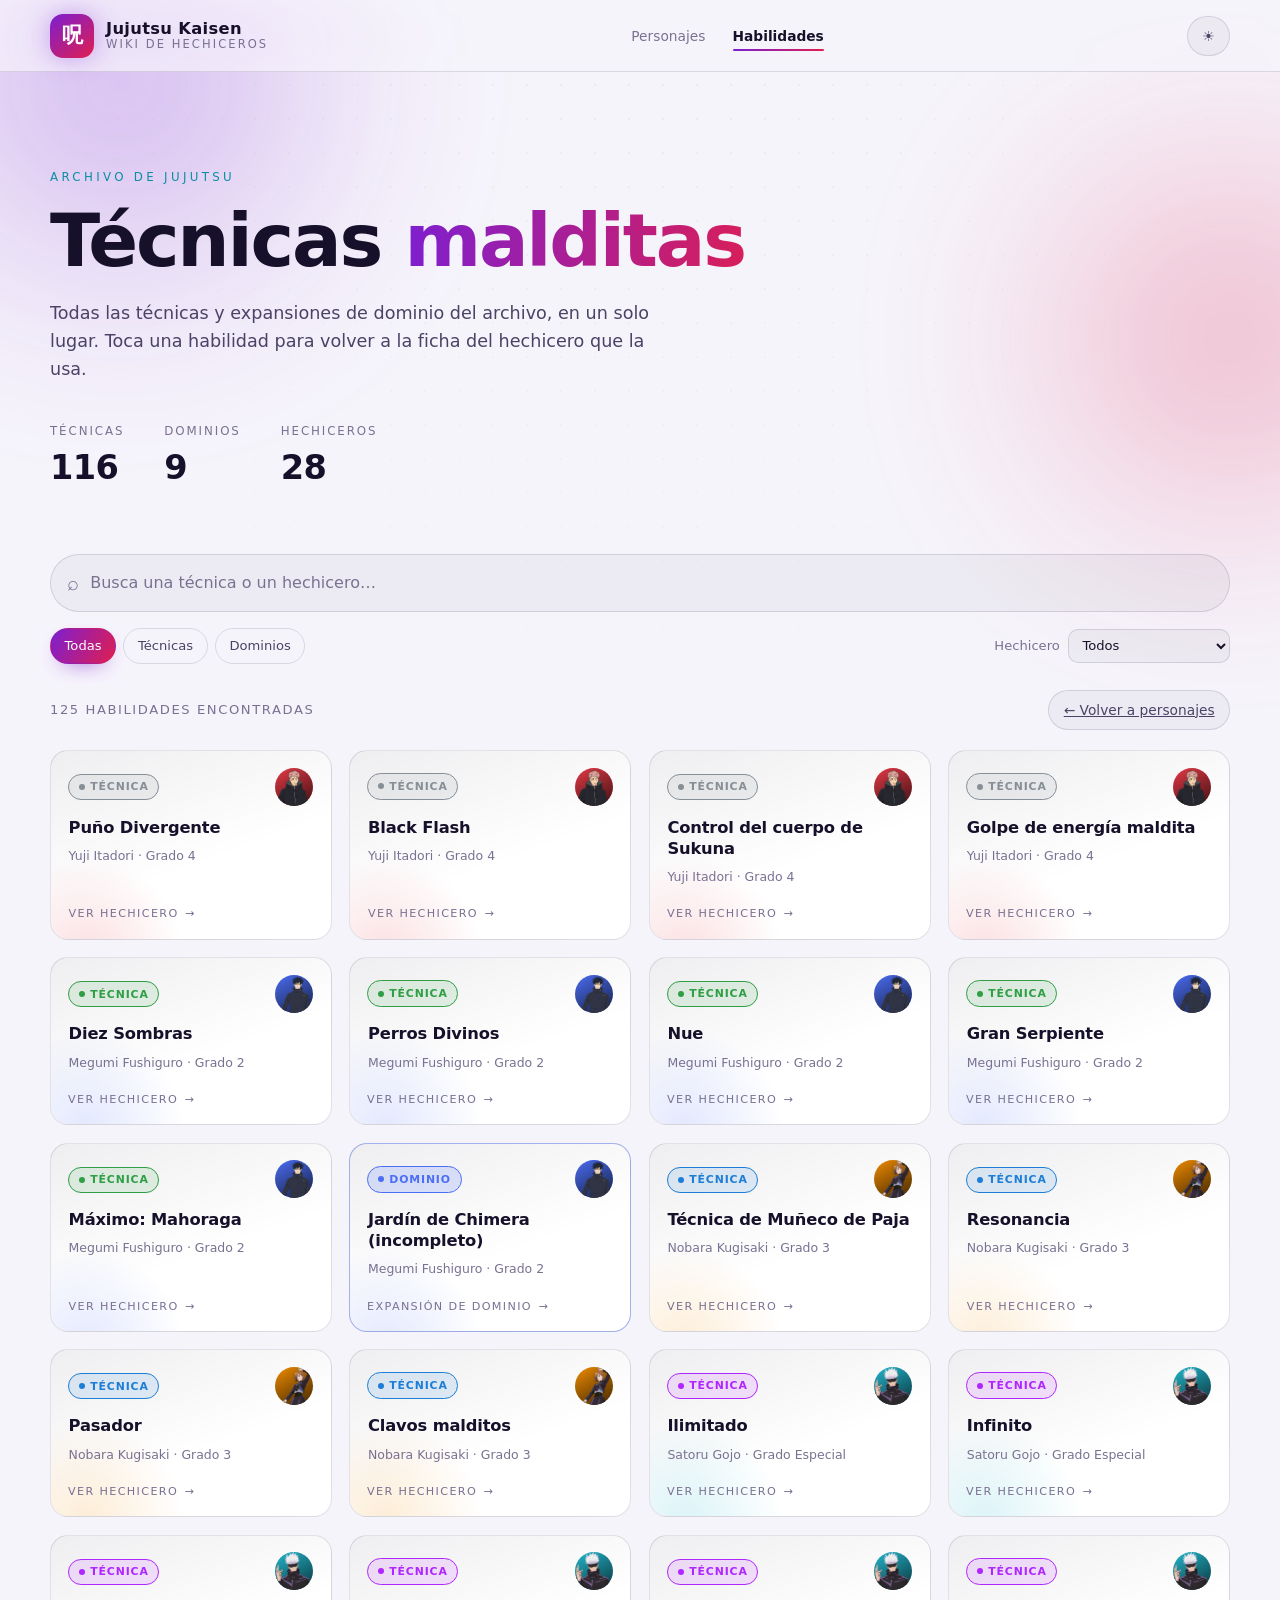
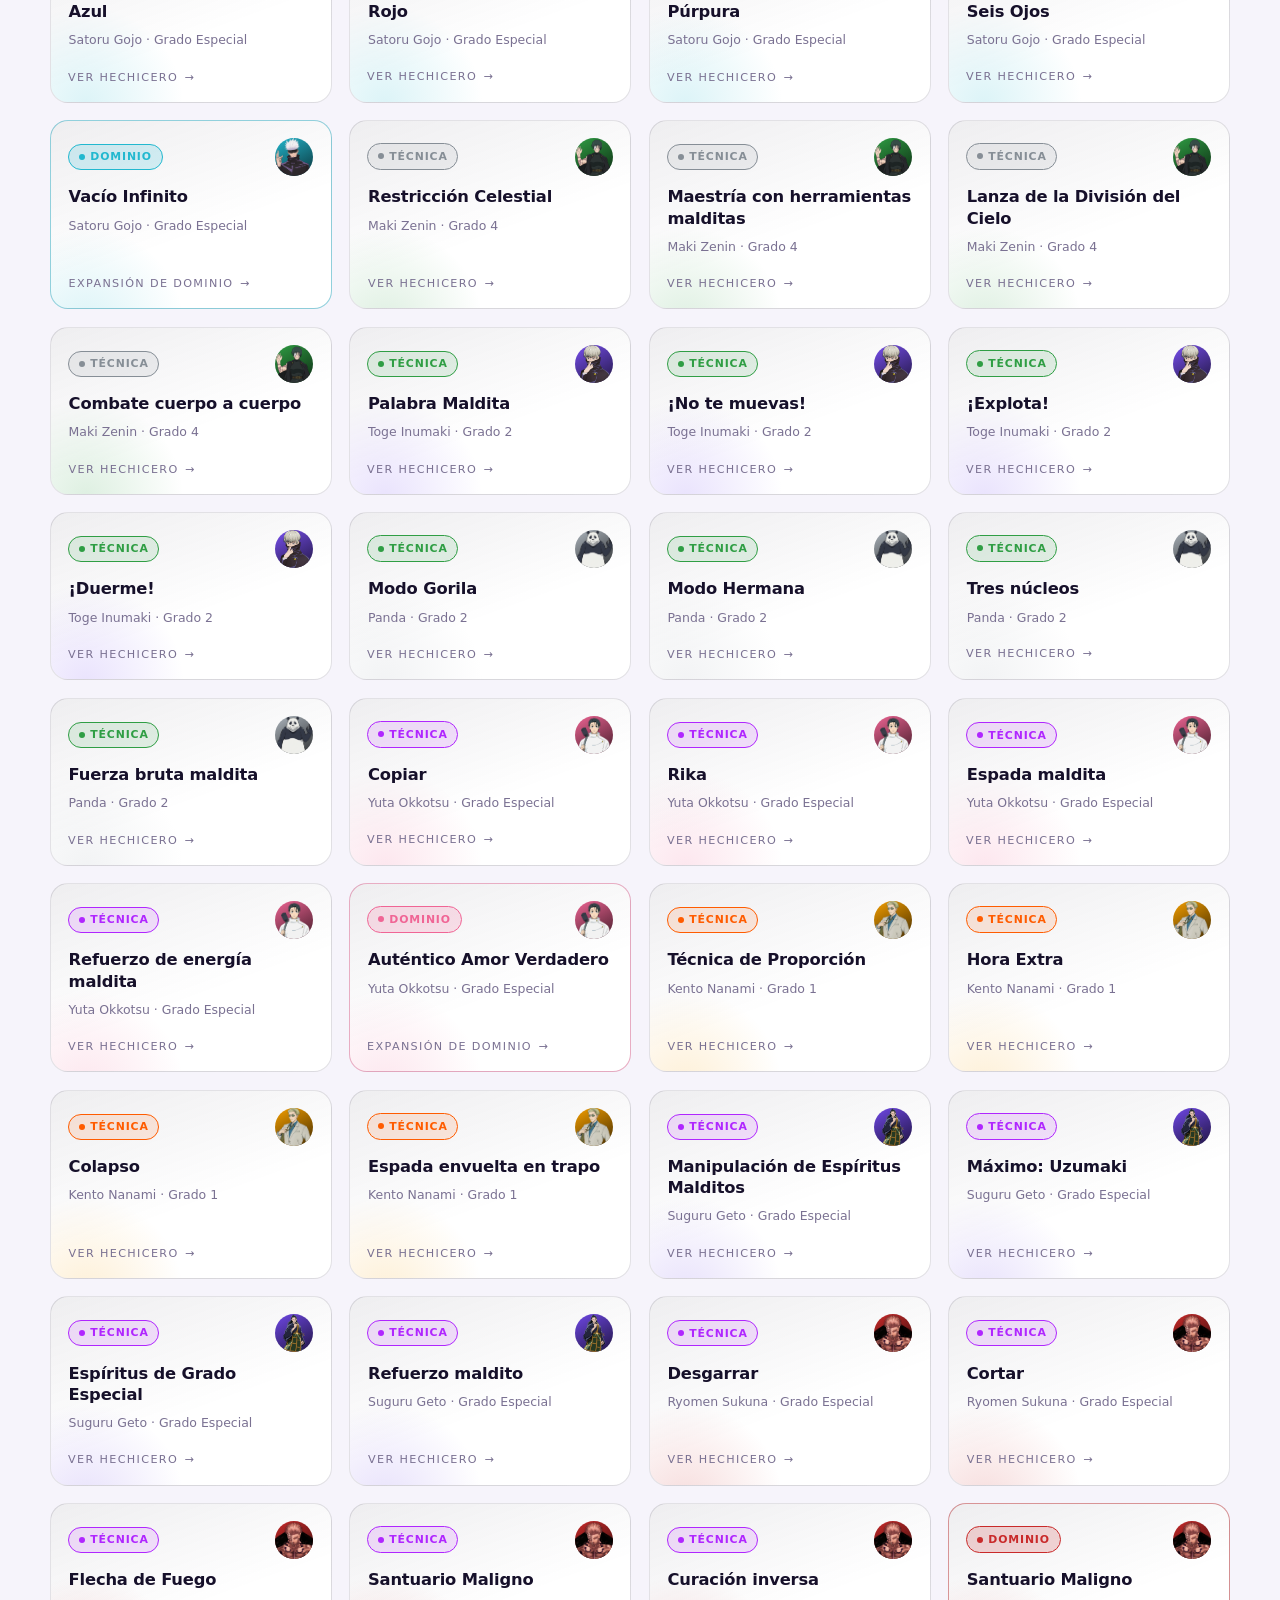
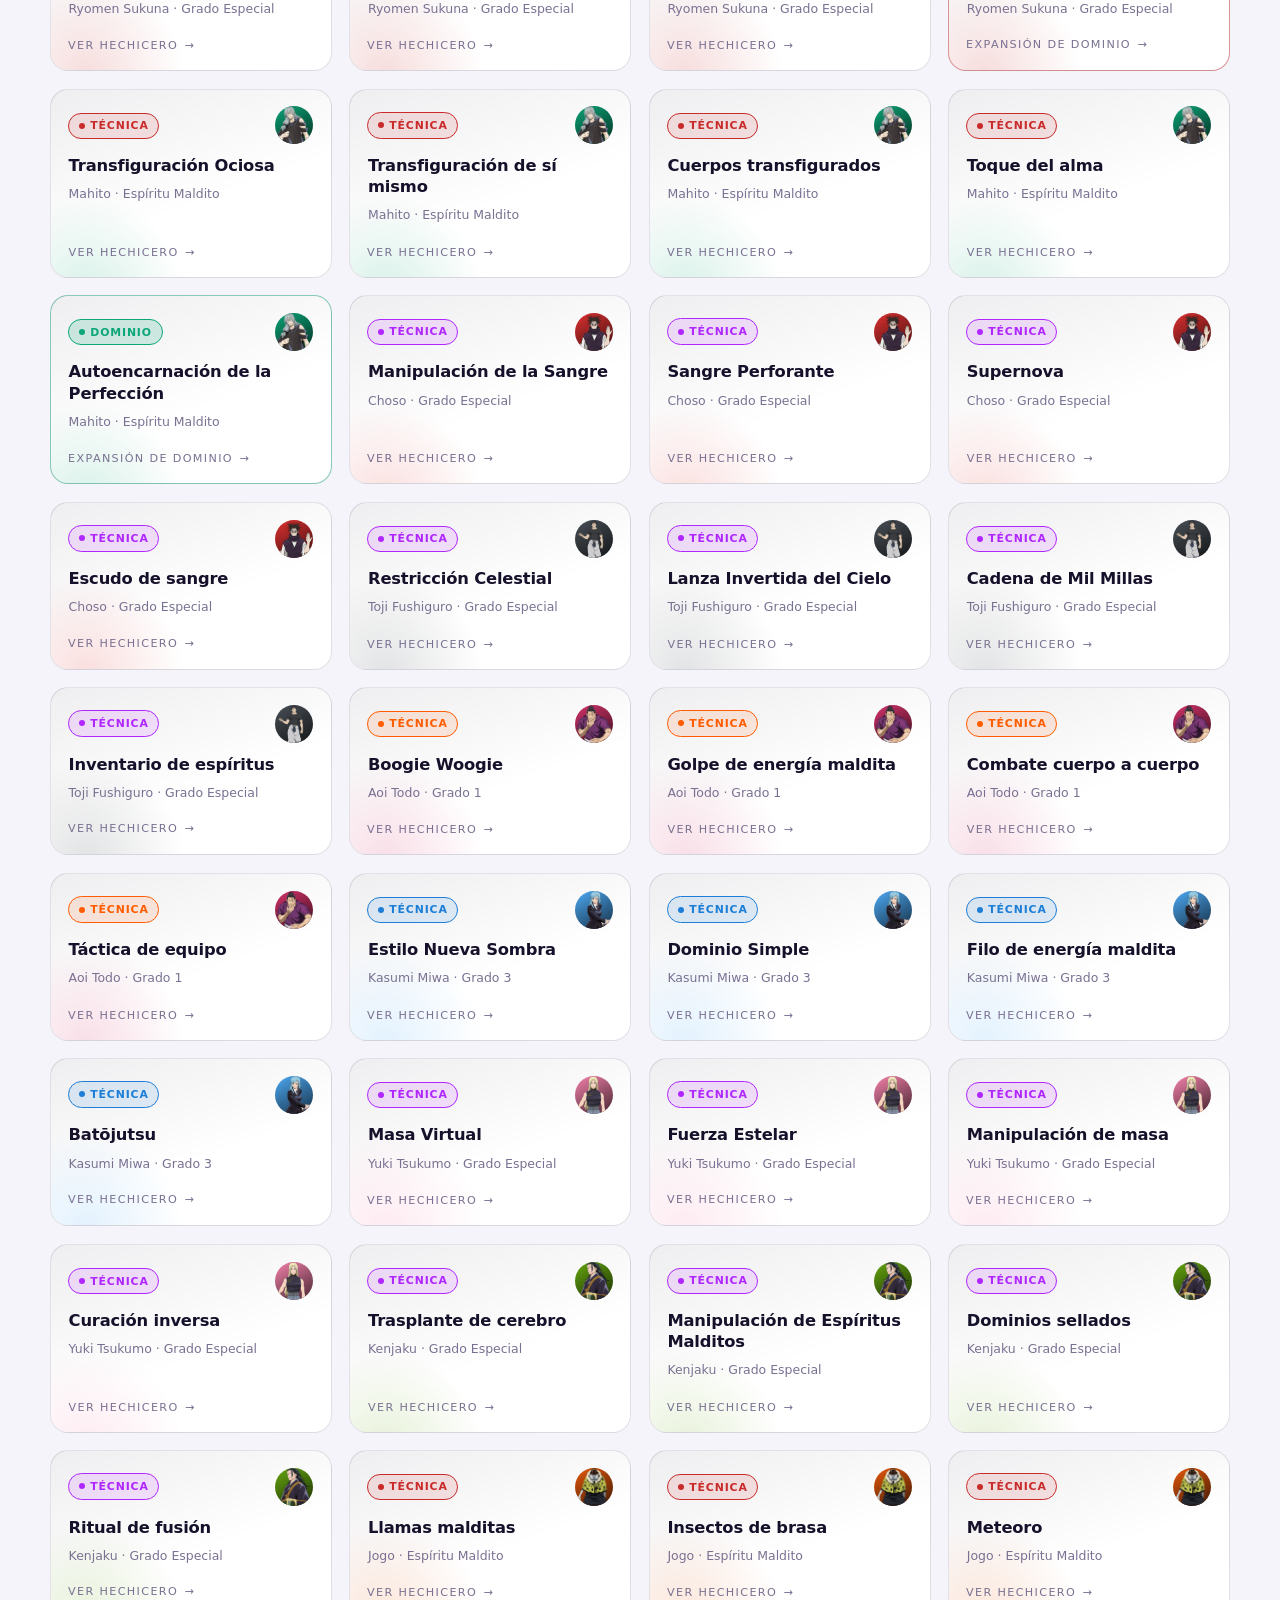
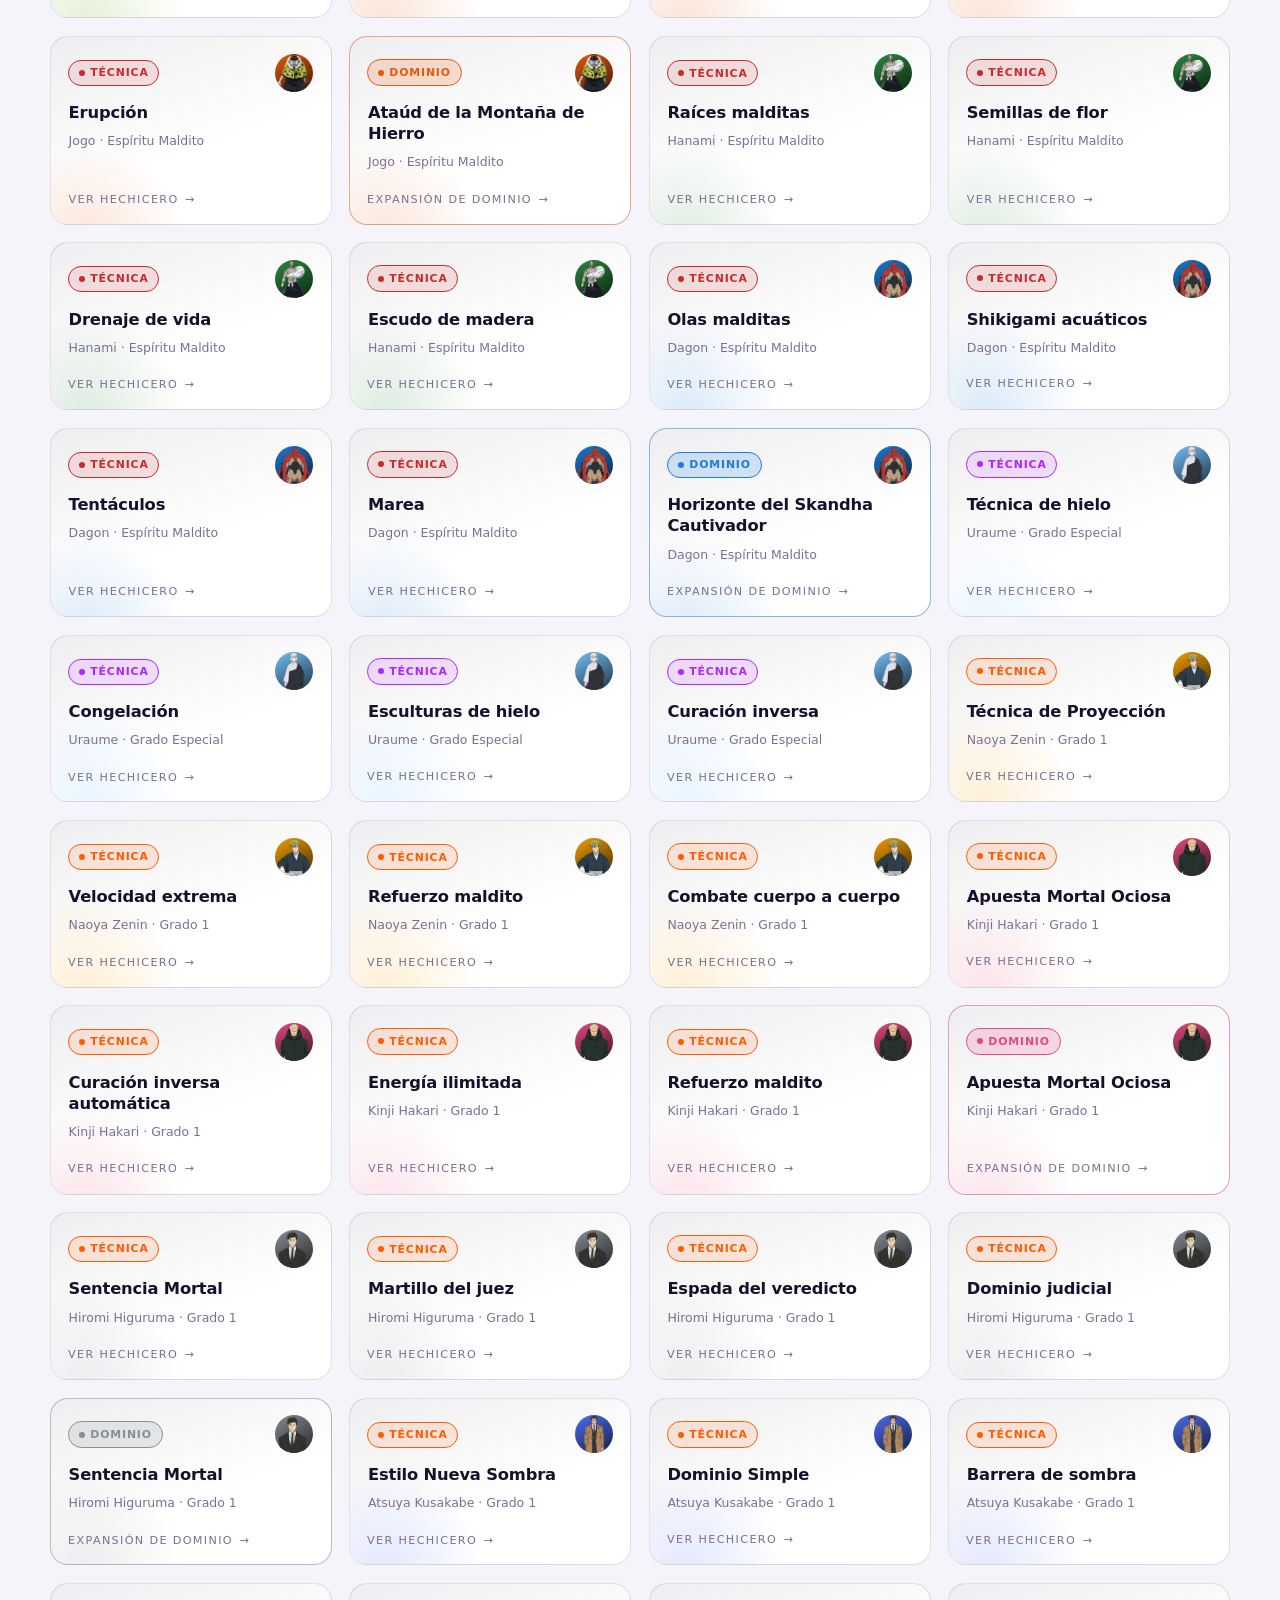
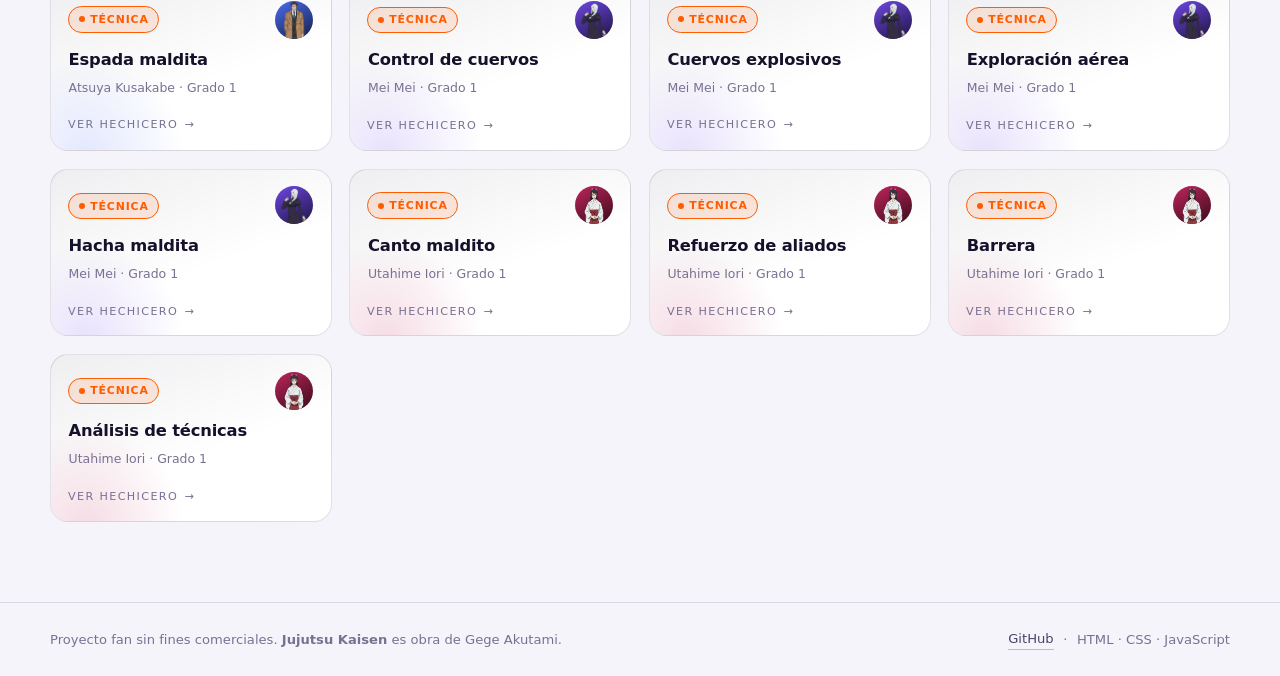
==== habilidades.html @ c2beac2b "feat: pagina de habilidades enlazada desde cada ficha, 10 personajes nuevos y animaciones" ====
<!DOCTYPE html>
<html lang="es">
<head>
  <meta charset="UTF-8" />
  <meta name="viewport" content="width=device-width, initial-scale=1.0" />
  <title>Habilidades — Jujutsu Kaisen</title>
  <meta name="description" content="Archivo de técnicas malditas y expansiones de dominio de Jujutsu Kaisen, con filtros por tipo y por hechicero." />
  <link rel="icon" href="data:image/svg+xml,%3Csvg xmlns='http://www.w3.org/2000/svg' viewBox='0 0 100 100'%3E%3Ctext y='.9em' font-size='90'%3E%F0%9F%91%81%EF%B8%8F%3C/text%3E%3C/svg%3E" />
  <link rel="stylesheet" href="css/style.css" />
</head>
<body>
  <div class="progress" aria-hidden="true"><i id="progress-bar"></i></div>
  <div class="aura aura-1" aria-hidden="true"></div>
  <div class="aura aura-2" aria-hidden="true"></div>

  <header class="site-header">
    <div class="wrap header-inner">
      <a class="brand" href="index.html">
        <span class="brand-mark" aria-hidden="true">呪</span>
        <span class="brand-text">
          <strong>Jujutsu Kaisen</strong>
          <small>Wiki de hechiceros</small>
        </span>
      </a>

      <nav class="site-nav" aria-label="Secciones">
        <a class="nav-link" href="index.html">Personajes</a>
        <a class="nav-link is-active" href="habilidades.html" aria-current="page">Habilidades</a>
      </nav>

      <div class="header-actions">
        <button class="btn-ghost" id="btn-theme" type="button" aria-label="Cambiar tema" title="Cambiar tema">
          <span id="theme-icon" aria-hidden="true">☾</span>
        </button>
      </div>
    </div>
  </header>

  <main id="top">
    <section class="hero wrap reveal">
      <p class="hero-kicker">Archivo de jujutsu</p>
      <h1 class="hero-title">Técnicas <span class="gradient">malditas</span></h1>
      <p class="hero-copy">
        Todas las técnicas y expansiones de dominio del archivo, en un solo lugar.
        Toca una habilidad para volver a la ficha del hechicero que la usa.
      </p>
      <dl class="hero-stats">
        <div><dt id="stat-tecnicas">0</dt><dd>Técnicas</dd></div>
        <div><dt id="stat-dominios">0</dt><dd>Dominios</dd></div>
        <div><dt id="stat-autores">0</dt><dd>Hechiceros</dd></div>
      </dl>
    </section>

    <section class="controls wrap reveal" aria-label="Buscador y filtros">
      <div class="search-box">
        <span class="search-icon" aria-hidden="true">⌕</span>
        <input id="search" type="search" placeholder="Busca una técnica o un hechicero…" autocomplete="off" aria-label="Buscar técnica" />
        <button id="btn-clear" class="search-clear" type="button" aria-label="Limpiar búsqueda" hidden>✕</button>
      </div>

      <div class="filters">
        <div class="filter-group" id="filters-tipo" role="group" aria-label="Filtrar por tipo">
          <button class="chip is-active" data-tipo="todas" type="button">Todas</button>
          <button class="chip" data-tipo="tecnica" type="button">Técnicas</button>
          <button class="chip" data-tipo="dominio" type="button">Dominios</button>
        </div>
        <label class="sort">
          Hechicero
          <select id="filtro-autor">
            <option value="todos">Todos</option>
          </select>
        </label>
      </div>
    </section>

    <section class="wrap results-head">
      <p class="results-count" id="results-count" role="status" aria-live="polite"></p>
      <a class="btn-ghost" href="index.html">← Volver a personajes</a>
    </section>

    <section class="wrap">
      <div class="grid tech-grid" id="grid-tech"></div>
      <p class="empty" id="empty" hidden>
        <span aria-hidden="true">🕳️</span>
        No hay habilidades que coincidan. Prueba con otro término o cambia los filtros.
      </p>
    </section>
  </main>

  <footer class="site-footer">
    <div class="wrap footer-inner">
      <p>Proyecto fan sin fines comerciales. <strong>Jujutsu Kaisen</strong> es obra de Gege Akutami.</p>
      <p class="footer-meta">
        <a href="https://github.com/valentinahernandezvh8824-del/jujutsu-kaisen" target="_blank" rel="noopener">GitHub</a>
        <span aria-hidden="true">·</span>
        <span>HTML · CSS · JavaScript</span>
      </p>
    </div>
  </footer>

  <script src="js/data.js"></script>
  <script src="js/imagenes.js"></script>
  <script src="js/ui.js"></script>
  <script src="js/habilidades.js"></script>
</body>
</html>
---- css/style.css ----
/* ============================================================
   Jujutsu Kaisen — Wiki de hechiceros
   Hoja de estilos principal
   ============================================================ */

:root {
  --bg: #07070d;
  --bg-soft: #0d0d17;
  --surface: rgba(255, 255, 255, 0.035);
  --surface-strong: rgba(255, 255, 255, 0.07);
  --border: rgba(255, 255, 255, 0.09);
  --border-strong: rgba(255, 255, 255, 0.18);
  --text: #f3f0ff;
  --text-soft: #b9b2cc;
  --text-dim: #7d7691;
  --accent: #b026ff;
  --accent-2: #ff2e63;
  --accent-3: #22d3ee;
  --ring: rgba(176, 38, 255, 0.45);
  --shadow: 0 24px 60px -24px rgba(0, 0, 0, 0.9);
  --radius: 18px;
  --radius-sm: 12px;
  --maxw: 1180px;
  --ease: cubic-bezier(0.22, 1, 0.36, 1);
}

[data-theme="light"] {
  --bg: #f6f4fb;
  --bg-soft: #ffffff;
  --surface: rgba(20, 12, 40, 0.04);
  --surface-strong: rgba(20, 12, 40, 0.07);
  --border: rgba(20, 12, 40, 0.12);
  --border-strong: rgba(20, 12, 40, 0.24);
  --text: #16102a;
  --text-soft: #4b4266;
  --text-dim: #7a7192;
  --accent: #7c1fd1;
  --accent-2: #e01e4f;
  --accent-3: #0a8ea3;
  --ring: rgba(124, 31, 209, 0.35);
  --shadow: 0 22px 50px -26px rgba(40, 20, 90, 0.45);
}

*,
*::before,
*::after {
  box-sizing: border-box;
}

/* El atributo hidden debe ganar siempre a cualquier display de clase */
[hidden] {
  display: none !important;
}

html {
  scroll-behavior: smooth;
}

body {
  margin: 0;
  min-height: 100vh;
  background: var(--bg);
  color: var(--text);
  font-family: "Segoe UI", "Inter", system-ui, -apple-system, "Helvetica Neue", sans-serif;
  line-height: 1.6;
  -webkit-font-smoothing: antialiased;
  overflow-x: hidden;
}

/* Textura sutil de fondo */
body::before {
  content: "";
  position: fixed;
  inset: 0;
  pointer-events: none;
  z-index: 0;
  background-image: radial-gradient(rgba(255, 255, 255, 0.05) 1px, transparent 1px);
  background-size: 34px 34px;
  opacity: 0.5;
  mask-image: radial-gradient(circle at 50% 0%, #000 10%, transparent 75%);
}

[data-theme="light"] body::before {
  background-image: radial-gradient(rgba(20, 12, 40, 0.09) 1px, transparent 1px);
}

img {
  max-width: 100%;
  display: block;
}

a {
  color: inherit;
}

.wrap {
  width: min(100% - 2.5rem, var(--maxw));
  margin-inline: auto;
  position: relative;
  z-index: 1;
}

/* ---------- Auras decorativas ---------- */
.aura {
  position: fixed;
  border-radius: 50%;
  filter: blur(110px);
  opacity: 0.45;
  pointer-events: none;
  z-index: 0;
  animation: drift 18s ease-in-out infinite alternate;
}

.aura-1 {
  width: 520px;
  height: 520px;
  top: -180px;
  left: -140px;
  background: radial-gradient(circle, var(--accent), transparent 68%);
}

.aura-2 {
  width: 460px;
  height: 460px;
  top: 12%;
  right: -180px;
  background: radial-gradient(circle, var(--accent-2), transparent 70%);
  animation-delay: -7s;
}

@keyframes drift {
  from {
    transform: translate3d(0, 0, 0) scale(1);
  }
  to {
    transform: translate3d(40px, 50px, 0) scale(1.12);
  }
}

/* ---------- Cabecera ---------- */
.site-header {
  position: sticky;
  top: 0;
  z-index: 40;
  backdrop-filter: blur(16px);
  background: color-mix(in srgb, var(--bg) 78%, transparent);
  border-bottom: 1px solid var(--border);
}

.header-inner {
  display: flex;
  align-items: center;
  justify-content: space-between;
  gap: 1rem;
  padding-block: 0.85rem;
}

.brand {
  display: flex;
  align-items: center;
  gap: 0.75rem;
  text-decoration: none;
}

.brand-mark {
  display: grid;
  place-items: center;
  width: 44px;
  height: 44px;
  border-radius: 13px;
  font-size: 1.3rem;
  font-weight: 700;
  color: #fff;
  background: linear-gradient(140deg, var(--accent), var(--accent-2));
  box-shadow: 0 0 26px var(--ring);
}

.brand-text {
  display: flex;
  flex-direction: column;
  line-height: 1.15;
}

.brand-text strong {
  font-size: 1.02rem;
  letter-spacing: 0.02em;
}

.brand-text small {
  font-size: 0.72rem;
  color: var(--text-dim);
  text-transform: uppercase;
  letter-spacing: 0.18em;
}

.header-actions {
  display: flex;
  gap: 0.5rem;
}

.btn-ghost {
  display: inline-flex;
  align-items: center;
  gap: 0.4rem;
  padding: 0.5rem 0.9rem;
  border-radius: 999px;
  border: 1px solid var(--border);
  background: var(--surface);
  color: var(--text-soft);
  font: inherit;
  font-size: 0.86rem;
  cursor: pointer;
  transition: border-color 0.2s, color 0.2s, background 0.2s, transform 0.2s var(--ease);
}

.btn-ghost:hover {
  color: var(--text);
  border-color: var(--border-strong);
  background: var(--surface-strong);
  transform: translateY(-1px);
}

.btn-ghost:focus-visible,
.chip:focus-visible,
.search-box:focus-within,
select:focus-visible {
  outline: 2px solid var(--ring);
  outline-offset: 2px;
}

/* ---------- Hero ---------- */
.hero {
  padding-block: clamp(3rem, 8vw, 6rem) 2.5rem;
}

.hero-kicker {
  margin: 0 0 1rem;
  font-size: 0.74rem;
  letter-spacing: 0.28em;
  text-transform: uppercase;
  color: var(--accent-3);
}

.hero-title {
  margin: 0;
  font-size: clamp(2.4rem, 7vw, 4.6rem);
  line-height: 1.02;
  letter-spacing: -0.03em;
  font-weight: 800;
}

.hero-title .stroke {
  color: transparent;
  -webkit-text-stroke: 1.5px var(--text-soft);
}

.hero-title .gradient {
  background: linear-gradient(100deg, var(--accent), var(--accent-2) 55%, var(--accent-3));
  -webkit-background-clip: text;
  background-clip: text;
  color: transparent;
}

.hero-copy {
  max-width: 56ch;
  margin: 1.3rem 0 0;
  color: var(--text-soft);
  font-size: clamp(1rem, 1.4vw, 1.1rem);
}

.hero-stats {
  display: flex;
  flex-wrap: wrap;
  gap: 2.5rem;
  margin: 2.4rem 0 0;
  padding: 0;
}

.hero-stats div {
  display: flex;
  flex-direction: column-reverse;
}

.hero-stats dt {
  font-size: clamp(1.6rem, 3vw, 2.1rem);
  font-weight: 800;
  letter-spacing: -0.02em;
  font-variant-numeric: tabular-nums;
}

.hero-stats dd {
  margin: 0;
  font-size: 0.74rem;
  letter-spacing: 0.16em;
  text-transform: uppercase;
  color: var(--text-dim);
}

/* ---------- Buscador y filtros ---------- */
.controls {
  display: grid;
  gap: 1rem;
  padding-block: 1.2rem 0;
}

.search-box {
  display: flex;
  align-items: center;
  gap: 0.7rem;
  padding: 0 1rem;
  border-radius: 999px;
  border: 1px solid var(--border);
  background: var(--surface);
  transition: border-color 0.2s, background 0.2s;
}

.search-box:focus-within {
  border-color: var(--accent);
  background: var(--surface-strong);
}

.search-icon {
  font-size: 1.25rem;
  color: var(--text-dim);
}

.search-box input {
  flex: 1;
  padding: 0.95rem 0;
  border: 0;
  background: transparent;
  color: var(--text);
  font: inherit;
  font-size: 1rem;
  outline: none;
}

.search-box input::placeholder {
  color: var(--text-dim);
}

.search-box input::-webkit-search-cancel-button {
  display: none;
}

.search-clear {
  border: 0;
  background: transparent;
  color: var(--text-dim);
  font-size: 0.95rem;
  cursor: pointer;
  padding: 0.25rem;
}

.search-clear:hover {
  color: var(--accent-2);
}

.filters {
  display: flex;
  flex-wrap: wrap;
  gap: 0.55rem;
  justify-content: space-between;
}

.filter-group {
  display: flex;
  flex-wrap: wrap;
  gap: 0.45rem;
}

.chip {
  padding: 0.42rem 0.85rem;
  border-radius: 999px;
  border: 1px solid var(--border);
  background: transparent;
  color: var(--text-soft);
  font: inherit;
  font-size: 0.82rem;
  cursor: pointer;
  transition: all 0.18s var(--ease);
}

.chip:hover {
  border-color: var(--border-strong);
  color: var(--text);
}

.chip.is-active {
  color: #fff;
  border-color: transparent;
  background: linear-gradient(120deg, var(--accent), var(--accent-2));
  box-shadow: 0 8px 22px -12px var(--accent);
}

[data-theme="light"] .chip.is-active {
  color: #fff;
}

/* ---------- Resultados ---------- */
.results-head {
  display: flex;
  align-items: center;
  justify-content: space-between;
  gap: 1rem;
  flex-wrap: wrap;
  padding-block: 1.6rem 0.9rem;
}

.results-count {
  margin: 0;
  font-size: 0.82rem;
  letter-spacing: 0.12em;
  text-transform: uppercase;
  color: var(--text-dim);
}

.sort {
  display: inline-flex;
  align-items: center;
  gap: 0.5rem;
  font-size: 0.82rem;
  color: var(--text-dim);
}

.sort select {
  padding: 0.45rem 0.6rem;
  border-radius: 10px;
  border: 1px solid var(--border);
  background: var(--surface);
  color: var(--text);
  font: inherit;
  font-size: 0.82rem;
  cursor: pointer;
}

/* ---------- Tarjetas ---------- */
.grid {
  display: grid;
  grid-template-columns: repeat(auto-fill, minmax(258px, 1fr));
  gap: 1.1rem;
  padding-block: 0.4rem 2rem;
}

.card {
  position: relative;
  display: flex;
  flex-direction: column;
  border-radius: var(--radius);
  border: 1px solid var(--border);
  background:
    linear-gradient(160deg, var(--surface-strong), transparent 55%),
    var(--bg-soft);
  color: inherit;
  font: inherit;
  cursor: pointer;
  overflow: hidden;
  isolation: isolate;
  transition: transform 0.35s var(--ease), border-color 0.3s, box-shadow 0.35s;
  animation: rise 0.5s var(--ease) both;
}

.card::after {
  content: "";
  position: absolute;
  inset: -40% 40% 55% -40%;
  background: radial-gradient(circle, var(--card-color), transparent 62%);
  opacity: 0.18;
  z-index: -1;
  transition: opacity 0.35s;
}

.card:hover,
.card:focus-within {
  transform: translateY(-5px);
  border-color: color-mix(in srgb, var(--card-color) 55%, var(--border));
  box-shadow: 0 26px 45px -30px var(--card-color);
}

.card:hover::after,
.card:focus-within::after {
  opacity: 0.34;
}

.card:focus-within {
  outline: 2px solid var(--card-color);
  outline-offset: 2px;
}

.card-open {
  position: absolute;
  inset: 0;
  z-index: 2;
  border: 0;
  border-radius: inherit;
  background: transparent;
  cursor: pointer;
}

.card-open:focus-visible {
  outline: none;
}

@keyframes rise {
  from {
    opacity: 0;
    transform: translateY(14px);
  }
  to {
    opacity: 1;
    transform: translateY(0);
  }
}

.card-media {
  position: relative;
  aspect-ratio: 5 / 4;
  overflow: hidden;
  background: #0a0812;
}

.card-media::after {
  content: "";
  position: absolute;
  inset: 0;
  pointer-events: none;
  background:
    linear-gradient(to top, var(--bg-soft) 1%, transparent 46%),
    linear-gradient(to bottom, rgba(0, 0, 0, 0.28), transparent 45%);
}

.card-art {
  width: 100%;
  height: 100%;
  object-fit: cover;
  object-position: 50% 12%;
  transition: transform 0.6s var(--ease);
}

.card-watermark {
  display: none;
}

.card-media.is-placeholder {
  display: grid;
  place-items: center;
  background:
    radial-gradient(circle at 50% 32%, color-mix(in srgb, var(--card-color) 34%, transparent), transparent 68%),
    linear-gradient(160deg, #15101f, #08060e);
}

.card-media.is-placeholder .card-watermark {
  display: block;
  font-family: "Yu Mincho", "Hiragino Mincho ProN", "Noto Serif JP", "MS Mincho", serif;
  font-size: 5.2rem;
  font-weight: 700;
  line-height: 1;
  color: color-mix(in srgb, var(--card-color) 55%, #ffffff);
  opacity: 0.28;
  letter-spacing: 0.08em;
  transform: translateY(-6px);
}

.card:hover .card-art,
.card:focus-within .card-art {
  transform: scale(1.07);
}

.card-emblem {
  position: absolute;
  left: 0.9rem;
  bottom: 0.85rem;
  z-index: 1;
  display: grid;
  place-items: center;
  width: 42px;
  height: 42px;
  border-radius: 12px;
  border: 1px solid rgba(255, 255, 255, 0.2);
  font-size: 1.1rem;
  font-weight: 700;
  color: #fff;
  background: linear-gradient(150deg, var(--card-color), color-mix(in srgb, var(--card-color) 35%, #000));
  box-shadow: 0 0 22px -4px var(--card-color), 0 8px 18px -8px rgba(0, 0, 0, 0.9);
}

.card-media .badge {
  position: absolute;
  top: 0.8rem;
  right: 0.8rem;
  z-index: 1;
  background: rgba(8, 6, 16, 0.65);
  backdrop-filter: blur(8px);
  border-color: color-mix(in srgb, var(--badge-color) 60%, transparent);
}

.card-body {
  display: flex;
  flex-direction: column;
  gap: 0.5rem;
  flex: 1;
  padding: 0.75rem 1.1rem 1.1rem;
}

.badge {
  display: inline-flex;
  align-items: center;
  gap: 0.35rem;
  padding: 0.22rem 0.6rem;
  border-radius: 999px;
  font-size: 0.68rem;
  font-weight: 700;
  letter-spacing: 0.08em;
  text-transform: uppercase;
  white-space: nowrap;
  border: 1px solid currentColor;
  color: var(--badge-color, var(--accent));
  background: color-mix(in srgb, var(--badge-color, var(--accent)) 12%, transparent);
}

.badge::before {
  content: "";
  width: 6px;
  height: 6px;
  border-radius: 50%;
  background: currentColor;
}

.card-name {
  margin: 0;
  font-size: 1.12rem;
  line-height: 1.25;
  letter-spacing: -0.01em;
}

.card-epithet {
  margin: 0.15rem 0 0;
  font-size: 0.82rem;
  color: var(--text-dim);
}

.card-tech {
  margin: 0;
  padding-top: 0.75rem;
  border-top: 1px dashed var(--border);
  font-size: 0.82rem;
  color: var(--text-soft);
}

.card-tech span {
  display: block;
  font-size: 0.66rem;
  letter-spacing: 0.16em;
  text-transform: uppercase;
  color: var(--text-dim);
  margin-bottom: 0.15rem;
}

.card-foot {
  display: flex;
  align-items: center;
  justify-content: space-between;
  gap: 0.6rem;
  font-size: 0.74rem;
  color: var(--text-dim);
  margin-top: auto;
}

.card-power {
  display: inline-flex;
  align-items: center;
  gap: 0.35rem;
  font-weight: 700;
  color: var(--card-color);
}

.empty {
  padding: 3rem 1rem 4rem;
  text-align: center;
  color: var(--text-soft);
}

.empty span {
  display: block;
  font-size: 2rem;
  margin-bottom: 0.5rem;
}

/* ---------- Modal ---------- */
.modal {
  position: fixed;
  inset: 0;
  z-index: 90;
  display: grid;
  place-items: center;
  padding: 1.2rem;
}

.modal-backdrop {
  position: absolute;
  inset: 0;
  background: rgba(4, 2, 10, 0.72);
  backdrop-filter: blur(6px);
  animation: fade 0.25s ease both;
}

.modal-card {
  position: relative;
  width: min(100%, 720px);
  max-height: 90vh;
  overflow-y: auto;
  border-radius: 22px;
  border: 1px solid var(--border-strong);
  background: var(--bg-soft);
  box-shadow: var(--shadow);
  animation: pop 0.32s var(--ease) both;
  scrollbar-width: thin;
}

@keyframes fade {
  from {
    opacity: 0;
  }
}

@keyframes pop {
  from {
    opacity: 0;
    transform: translateY(18px) scale(0.97);
  }
}

.modal-close {
  position: absolute;
  top: 0.9rem;
  right: 0.9rem;
  z-index: 2;
  width: 36px;
  height: 36px;
  border-radius: 50%;
  border: 1px solid var(--border-strong);
  background: rgba(10, 8, 20, 0.55);
  color: #fff;
  font-size: 0.9rem;
  cursor: pointer;
  transition: background 0.2s, transform 0.2s;
}

.modal-close:hover {
  background: var(--accent-2);
  transform: rotate(90deg);
}

.modal-hero {
  position: relative;
  aspect-ratio: 16 / 8;
  overflow: hidden;
  background: #0a0812;
}

.modal-art {
  width: 100%;
  height: 100%;
  object-fit: cover;
  object-position: 50% 18%;
}

.modal-watermark {
  display: none;
}

.modal-hero.is-placeholder {
  display: grid;
  place-items: center;
  background:
    radial-gradient(circle at 50% 40%, color-mix(in srgb, var(--modal-color) 36%, transparent), transparent 70%),
    linear-gradient(160deg, #15101f, #08060e);
}

.modal-hero.is-placeholder .modal-watermark {
  display: block;
  font-family: "Yu Mincho", "Hiragino Mincho ProN", "Noto Serif JP", "MS Mincho", serif;
  font-size: clamp(4rem, 12vw, 6.5rem);
  font-weight: 700;
  line-height: 1;
  color: color-mix(in srgb, var(--modal-color) 55%, #ffffff);
  opacity: 0.32;
}

.modal-hero::after {
  content: "";
  position: absolute;
  inset: 0;
  pointer-events: none;
  background: linear-gradient(to top, var(--bg-soft) 2%, transparent 58%);
}

.modal-head {
  position: relative;
  z-index: 1;
  min-width: 0;
  padding: 0 1.6rem;
  margin-top: -1.6rem;
}

.modal-head h2 {
  margin: 0.55rem 0 0.15rem;
  font-size: clamp(1.5rem, 3.6vw, 2.1rem);
  line-height: 1.1;
  letter-spacing: -0.02em;
}

.modal-epithet {
  margin: 0;
  color: color-mix(in srgb, var(--text) 75%, transparent);
  font-size: 0.92rem;
}

.modal-meta {
  margin: 0.35rem 0 0;
  font-size: 0.76rem;
  letter-spacing: 0.1em;
  text-transform: uppercase;
  color: color-mix(in srgb, var(--text) 60%, transparent);
}

.modal-body {
  padding: 1.5rem 1.6rem 1.9rem;
}

.modal-desc {
  margin: 0 0 1.4rem;
  color: var(--text-soft);
}

.section-title {
  margin: 1.4rem 0 0.7rem;
  font-size: 0.7rem;
  letter-spacing: 0.2em;
  text-transform: uppercase;
  color: var(--text-dim);
}

.tech-list {
  display: flex;
  flex-wrap: wrap;
  gap: 0.45rem;
  margin: 0;
  padding: 0;
  list-style: none;
}

.tech-list li {
  padding: 0.35rem 0.7rem;
  border-radius: 999px;
  border: 1px solid var(--border);
  background: var(--surface);
  font-size: 0.8rem;
  color: var(--text-soft);
}

.domain-box {
  margin: 0;
  padding: 0.85rem 1rem;
  border-left: 3px solid var(--accent-2);
  border-radius: 0 12px 12px 0;
  background: color-mix(in srgb, var(--accent-2) 10%, transparent);
  font-weight: 600;
  letter-spacing: 0.01em;
}

.stats {
  display: grid;
  gap: 0.65rem;
}

.stat-row {
  display: grid;
  grid-template-columns: 5.6rem 1fr 2.2rem;
  align-items: center;
  gap: 0.7rem;
  font-size: 0.8rem;
  color: var(--text-soft);
}

.stat-bar {
  height: 7px;
  border-radius: 999px;
  background: var(--surface-strong);
  overflow: hidden;
}

.stat-bar i {
  display: block;
  height: 100%;
  border-radius: inherit;
  background: linear-gradient(90deg, var(--modal-color), var(--accent-3));
  width: 0;
  transition: width 0.8s var(--ease);
}

.stat-value {
  font-variant-numeric: tabular-nums;
  text-align: right;
  color: var(--text-dim);
}

/* ---------- Pie ---------- */
.site-footer {
  margin-top: 3rem;
  border-top: 1px solid var(--border);
  background: color-mix(in srgb, var(--bg) 60%, transparent);
}

.footer-inner {
  display: flex;
  flex-wrap: wrap;
  align-items: center;
  justify-content: space-between;
  gap: 0.8rem;
  padding-block: 1.6rem;
  font-size: 0.82rem;
  color: var(--text-dim);
}

.footer-inner p {
  margin: 0;
}

.footer-meta {
  display: flex;
  gap: 0.6rem;
  align-items: center;
}

.footer-meta a {
  color: var(--text-soft);
  text-decoration: none;
  border-bottom: 1px solid var(--border-strong);
}

.footer-meta a:hover {
  color: var(--accent-3);
}

/* ---------- Responsive ---------- */
@media (max-width: 720px) {
  .header-inner {
    padding-block: 0.7rem;
  }

  .header-actions .btn-ghost {
    padding: 0.5rem 0.7rem;
  }

  .hero-stats {
    gap: 1.6rem;
  }

  .modal-hero {
    aspect-ratio: 16 / 11;
  }

  .modal-head {
    padding: 0 1.2rem;
    margin-top: -1.2rem;
  }

  .modal-body {
    padding: 1.2rem 1.2rem 1.6rem;
  }

  .stat-row {
    grid-template-columns: 4.6rem 1fr 2rem;
  }

  .results-head {
    gap: 0.5rem;
  }

  .filters {
    justify-content: flex-start;
  }
}

@media (max-width: 460px) {
  .grid {
    grid-template-columns: 1fr;
  }

  #btn-random span {
    display: none;
  }
}

/* ---------- Accesibilidad ---------- */
@media (prefers-reduced-motion: reduce) {
  *,
  *::before,
  *::after {
    animation-duration: 0.01ms !important;
    animation-iteration-count: 1 !important;
    transition-duration: 0.01ms !important;
    scroll-behavior: auto !important;
  }
}

/* ============================================================
   Navegación entre secciones
   ============================================================ */

.site-nav {
  display: flex;
  gap: 0.3rem;
  align-items: center;
}

.nav-link {
  position: relative;
  padding: 0.45rem 0.7rem;
  border-radius: 999px;
  color: var(--text-dim);
  font-size: 0.86rem;
  text-decoration: none;
  transition: color 0.2s;
}

.nav-link::after {
  content: "";
  position: absolute;
  left: 0.7rem;
  right: 0.7rem;
  bottom: 0.2rem;
  height: 2px;
  border-radius: 2px;
  background: linear-gradient(90deg, var(--accent), var(--accent-2));
  transform: scaleX(0);
  transform-origin: left;
  transition: transform 0.3s var(--ease);
}

.nav-link:hover {
  color: var(--text);
}

.nav-link:hover::after,
.nav-link.is-active::after {
  transform: scaleX(1);
}

.nav-link.is-active {
  color: var(--text);
  font-weight: 600;
}

/* ---------- Barra de progreso de lectura ---------- */

.progress {
  position: fixed;
  top: 0;
  left: 0;
  right: 0;
  height: 3px;
  z-index: 70;
  pointer-events: none;
}

.progress i {
  display: block;
  height: 100%;
  width: 100%;
  transform: scaleX(0);
  transform-origin: 0 50%;
  background: linear-gradient(90deg, var(--accent), var(--accent-2), var(--accent-3));
  transition: transform 0.1s linear;
}

/* ---------- Aparición al hacer scroll ---------- */

.reveal {
  opacity: 0;
  transform: translateY(20px);
  transition: opacity 0.7s var(--ease), transform 0.7s var(--ease);
}

.reveal.is-visible {
  opacity: 1;
  transform: none;
}

/* ---------- Animaciones de entrada ---------- */

@keyframes aparecer {
  from {
    opacity: 0;
  }
}

@keyframes subir {
  from {
    opacity: 0;
    transform: translateY(8px);
  }
}

body {
  animation: aparecer 0.45s ease both;
}

.hero-title .gradient {
  background-size: 200% auto;
  animation: brillo 9s linear infinite;
}

@keyframes brillo {
  to {
    background-position: 200% center;
  }
}

.stat-row {
  animation: subir 0.45s var(--ease) both;
}

.stat-row:nth-child(2) {
  animation-delay: 0.05s;
}

.stat-row:nth-child(3) {
  animation-delay: 0.1s;
}

.stat-row:nth-child(4) {
  animation-delay: 0.15s;
}

.stat-row:nth-child(5) {
  animation-delay: 0.2s;
}

/* ---------- Enlaces de técnicas en la ficha ---------- */

.tech-list li {
  padding: 0;
  transition: border-color 0.2s, background 0.2s, transform 0.2s var(--ease);
}

.tech-list li:hover {
  border-color: color-mix(in srgb, var(--modal-color) 65%, var(--border));
  background: color-mix(in srgb, var(--modal-color) 12%, transparent);
  transform: translateY(-1px);
}

.tech-link {
  display: inline-flex;
  align-items: center;
  gap: 0.35rem;
  padding: 0.35rem 0.7rem;
  color: inherit;
  text-decoration: none;
}

.tech-link::after {
  content: "→";
  font-size: 0.75em;
  opacity: 0;
  transform: translateX(-3px);
  transition: opacity 0.2s, transform 0.2s var(--ease);
}

.tech-link:hover::after,
.tech-link:focus-visible::after {
  opacity: 1;
  transform: none;
}

.tech-all-link {
  color: var(--accent-3);
  font-weight: 600;
  font-size: 0.78rem;
}

.domain-link {
  color: inherit;
  text-decoration: none;
  border-bottom: 1px dashed currentColor;
}

.domain-link:hover {
  color: var(--accent-3);
}

/* ---------- Página de habilidades ---------- */

.tech-grid {
  grid-template-columns: repeat(auto-fill, minmax(248px, 1fr));
}

.tech-card {
  position: relative;
  display: flex;
  flex-direction: column;
  gap: 0.5rem;
  padding: 1.05rem 1.1rem 0.95rem;
  border-radius: var(--radius);
  border: 1px solid var(--border);
  background:
    linear-gradient(160deg, var(--surface-strong), transparent 58%),
    var(--bg-soft);
  color: inherit;
  text-decoration: none;
  overflow: hidden;
  isolation: isolate;
  transition: transform 0.3s var(--ease), border-color 0.3s, box-shadow 0.3s;
  animation: rise 0.45s var(--ease) both;
}

.tech-card::before {
  content: "";
  position: absolute;
  left: -25%;
  bottom: -65%;
  width: 75%;
  aspect-ratio: 1;
  border-radius: 50%;
  background: radial-gradient(circle, var(--tech-color), transparent 66%);
  opacity: 0.16;
  z-index: -1;
  transition: opacity 0.3s;
}

.tech-card:hover {
  transform: translateY(-4px);
  border-color: color-mix(in srgb, var(--tech-color) 50%, var(--border));
  box-shadow: 0 24px 40px -30px var(--tech-color);
}

.tech-card:hover::before {
  opacity: 0.3;
}

.tech-card:focus-visible {
  outline: 2px solid var(--tech-color);
  outline-offset: 2px;
}

.tech-card.is-domain {
  border-color: color-mix(in srgb, var(--tech-color) 42%, var(--border));
}

.tech-card.is-domain .badge {
  background: color-mix(in srgb, var(--tech-color) 18%, transparent);
}

.tech-card.is-target {
  animation: pulso 1.1s ease 2;
}

@keyframes pulso {
  0%,
  100% {
    box-shadow: 0 0 0 0 transparent;
  }
  50% {
    box-shadow: 0 0 0 4px color-mix(in srgb, var(--tech-color) 45%, transparent);
  }
}

.tech-top {
  display: flex;
  align-items: center;
  justify-content: space-between;
  gap: 0.6rem;
}

.tech-avatar {
  display: grid;
  place-items: center;
  width: 38px;
  height: 38px;
  flex: 0 0 auto;
  border-radius: 50%;
  overflow: hidden;
  background: linear-gradient(150deg, var(--tech-color), color-mix(in srgb, var(--tech-color) 30%, #000));
  color: #fff;
  font-size: 0.95rem;
  font-weight: 700;
}

.tech-avatar img {
  width: 100%;
  height: 100%;
  object-fit: cover;
  object-position: 50% 15%;
}

.tech-name {
  margin: 0.15rem 0 0;
  font-size: 1.02rem;
  line-height: 1.3;
  letter-spacing: -0.01em;
}

.tech-owner {
  margin: 0;
  font-size: 0.78rem;
  color: var(--text-dim);
}

.tech-cta {
  display: flex;
  align-items: center;
  gap: 0.4rem;
  margin-top: auto;
  padding-top: 0.65rem;
  font-size: 0.7rem;
  letter-spacing: 0.12em;
  text-transform: uppercase;
  color: var(--text-dim);
}

.tech-arrow {
  transition: transform 0.25s var(--ease);
}

.tech-card:hover .tech-arrow {
  transform: translateX(4px);
  color: var(--text);
}

/* ---------- Ajustes responsive ---------- */

@media (max-width: 860px) {
  .brand-text small {
    display: none;
  }

  .nav-link {
    padding: 0.4rem 0.5rem;
    font-size: 0.8rem;
  }
}

@media (max-width: 560px) {
  .header-inner {
    flex-wrap: wrap;
    row-gap: 0.4rem;
  }

  .site-nav {
    order: 3;
    width: 100%;
  }
}
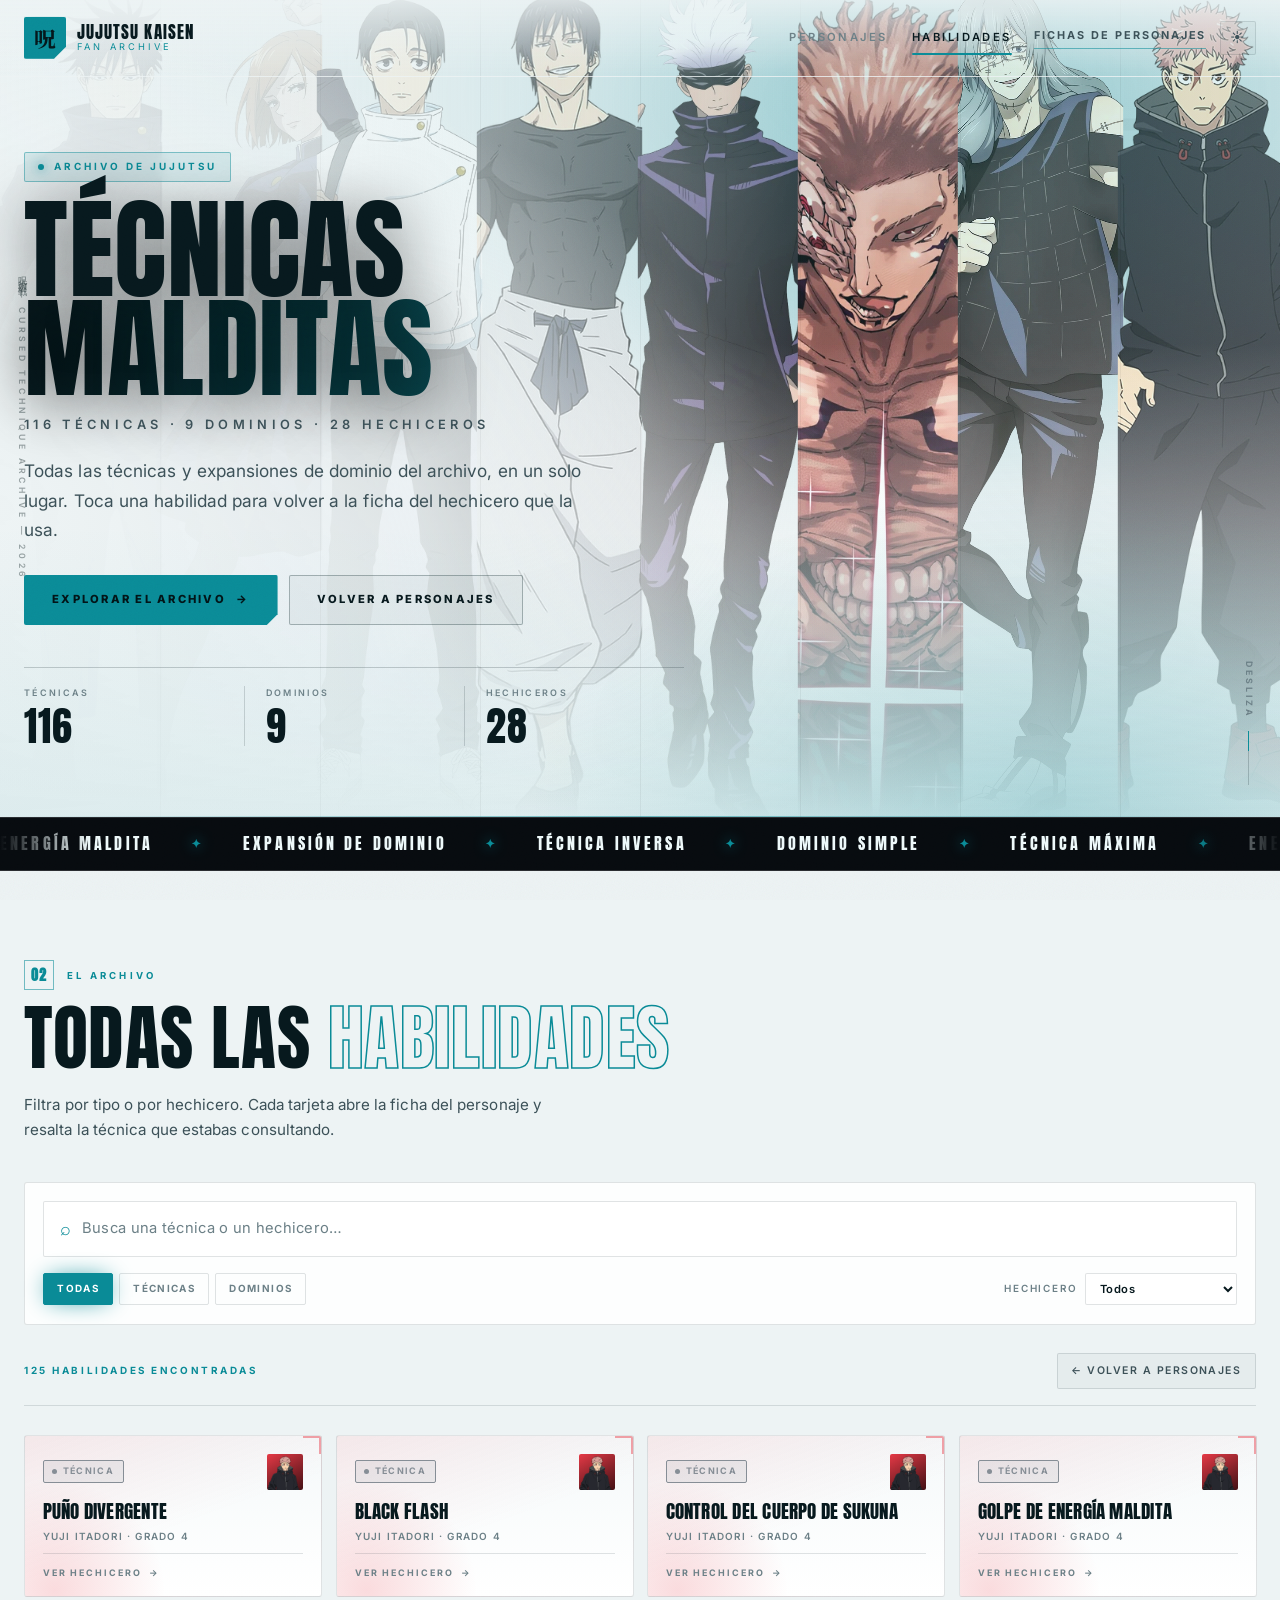
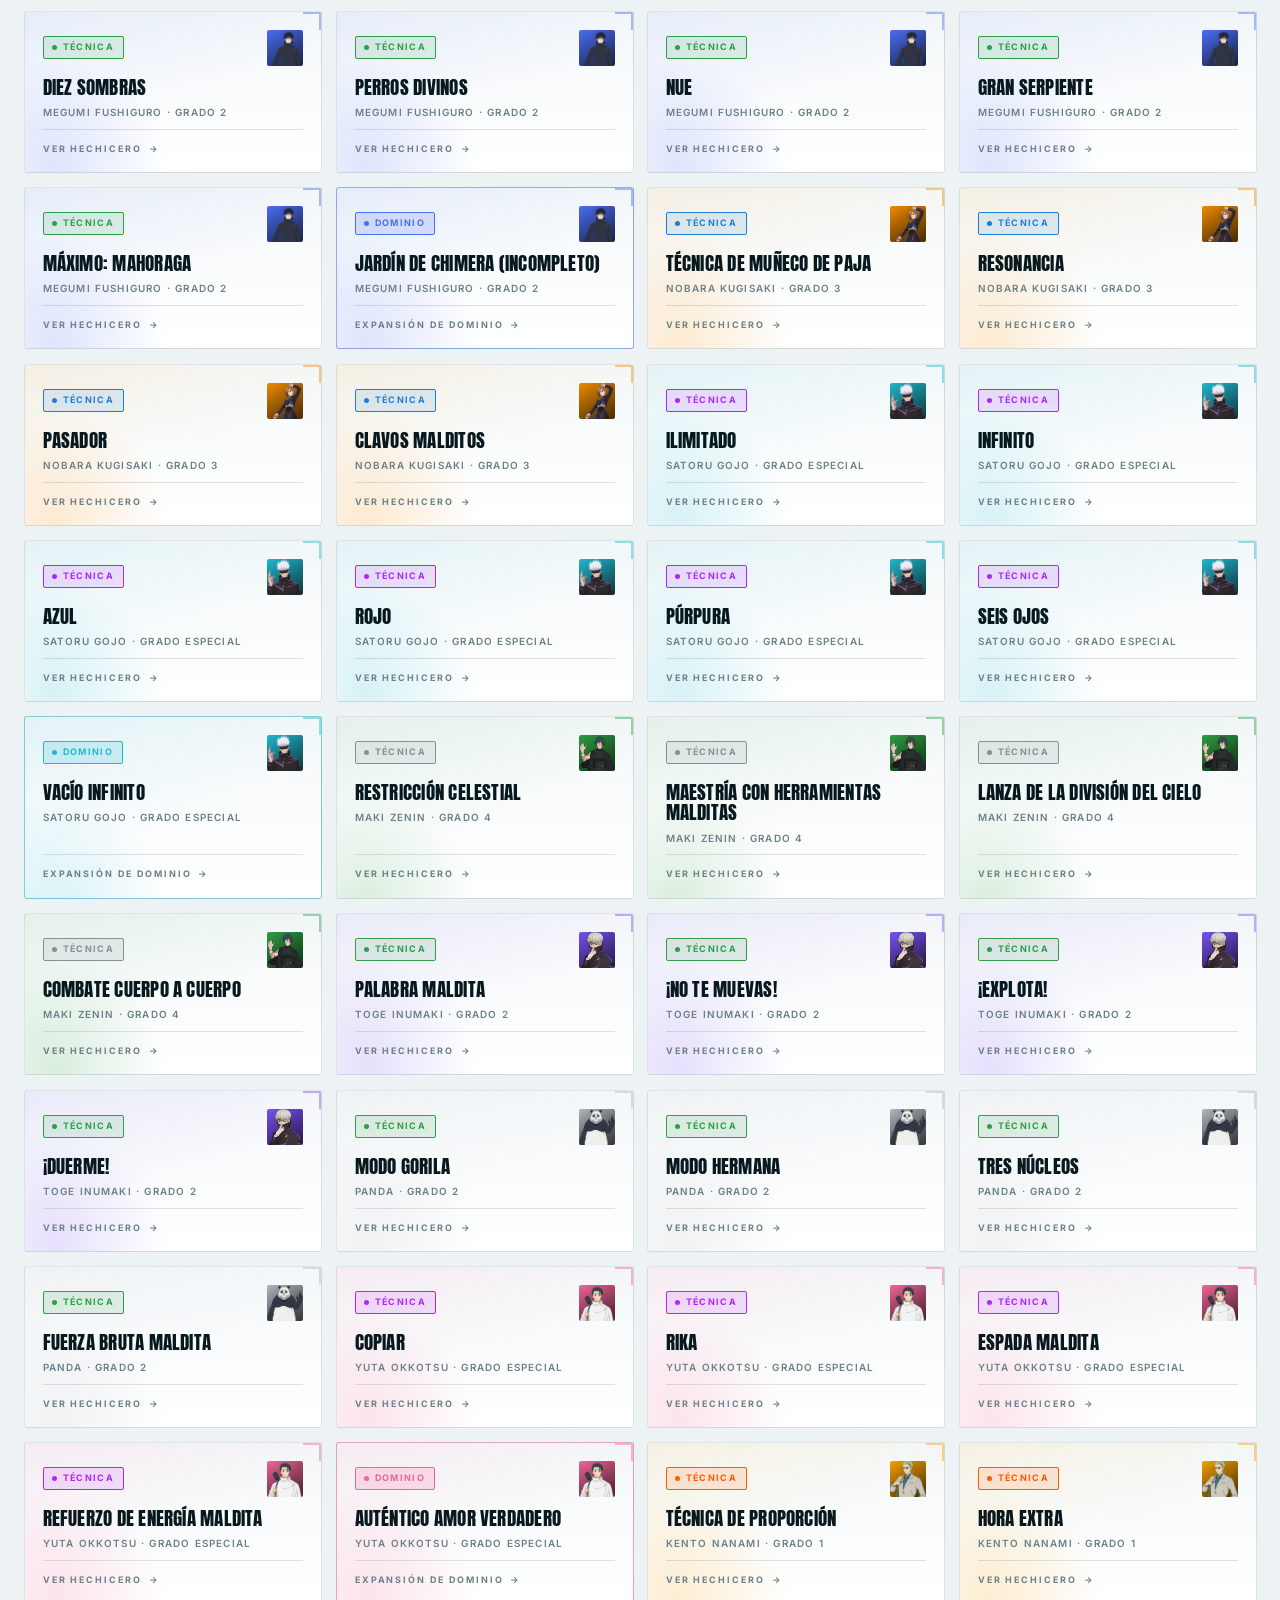
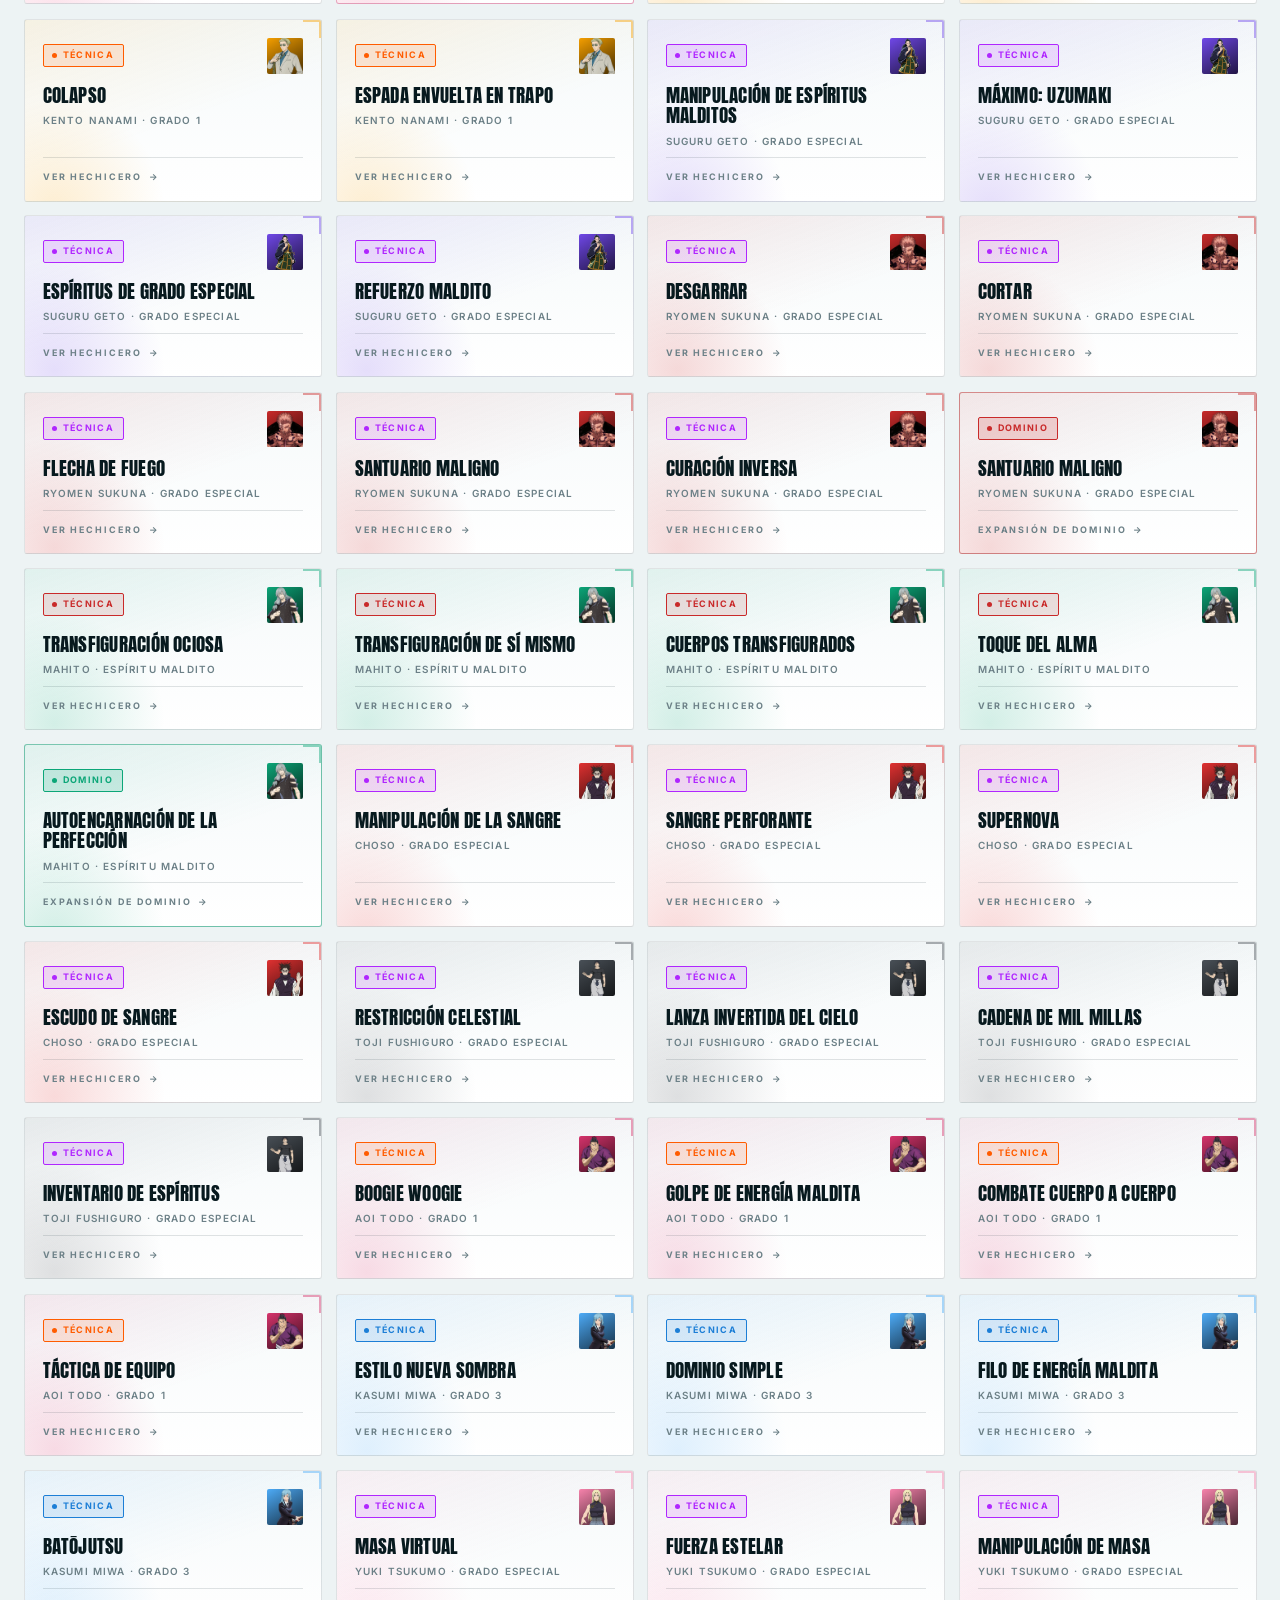
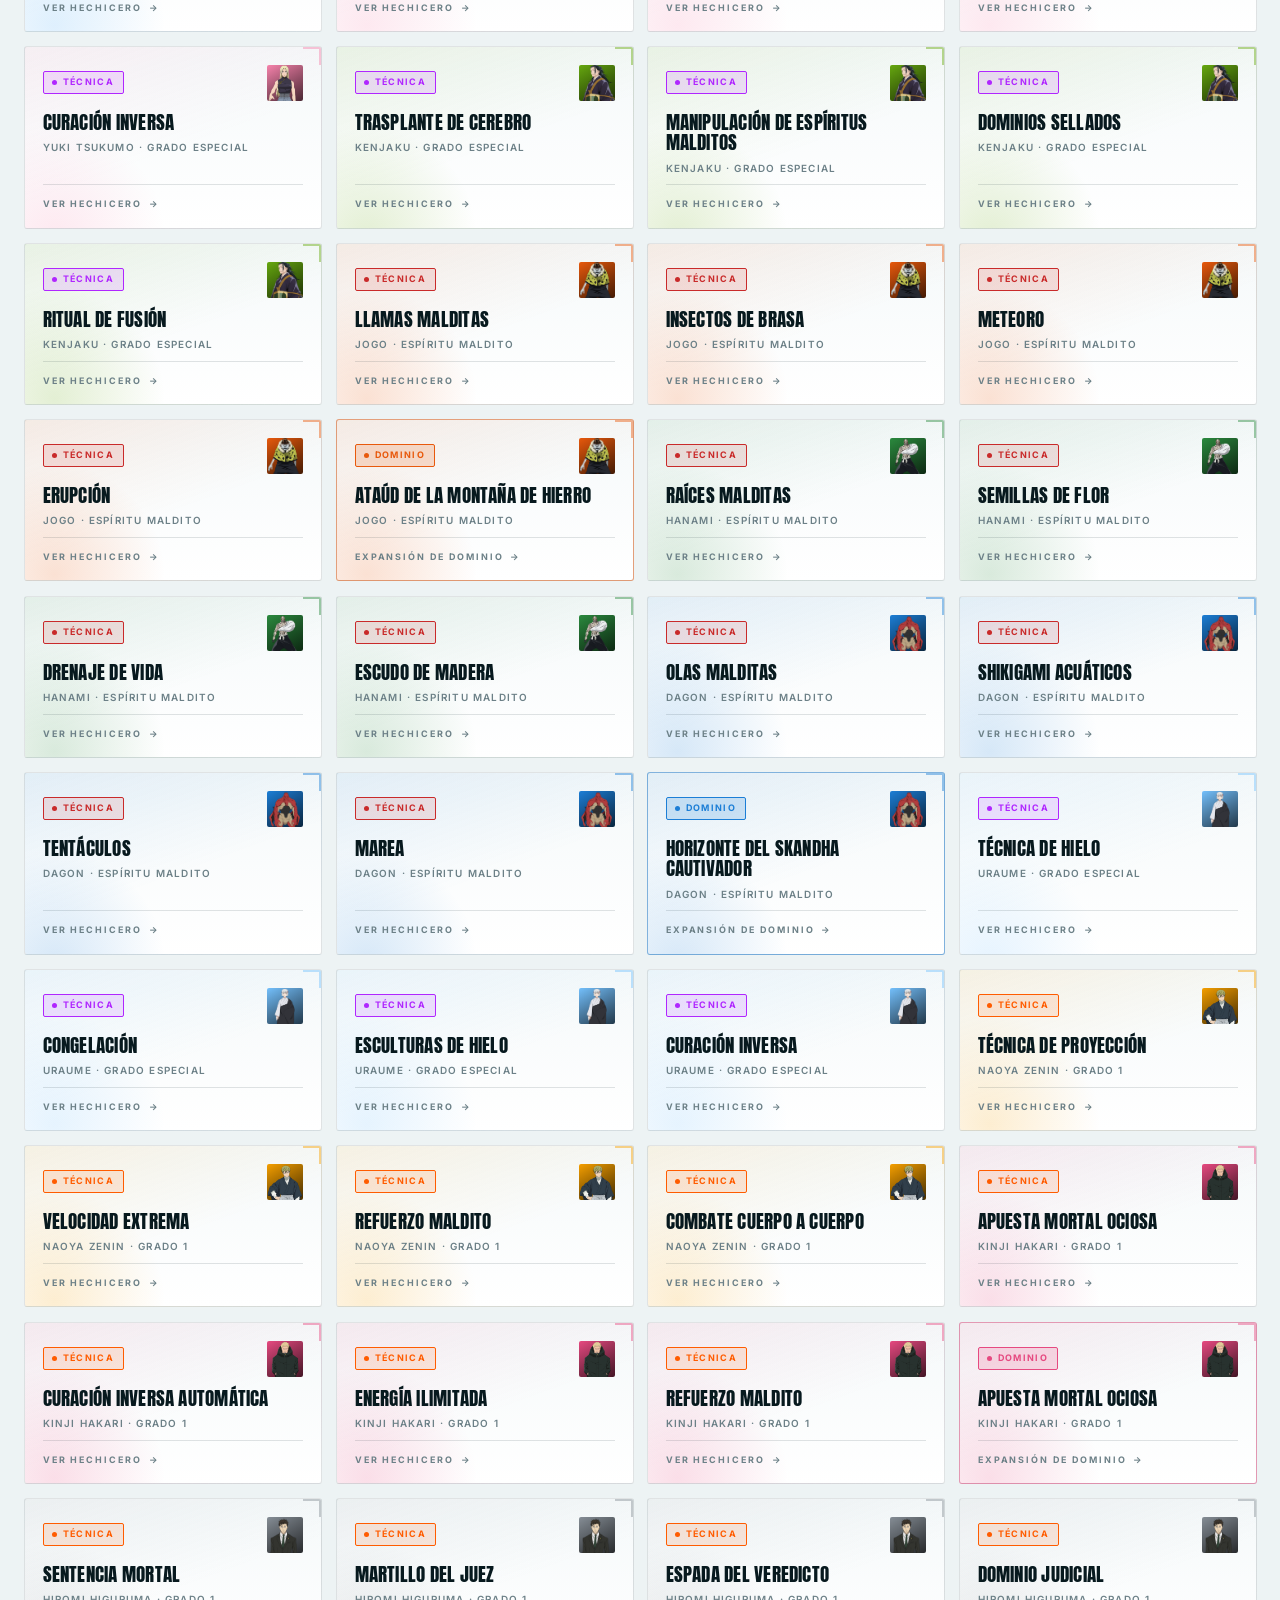
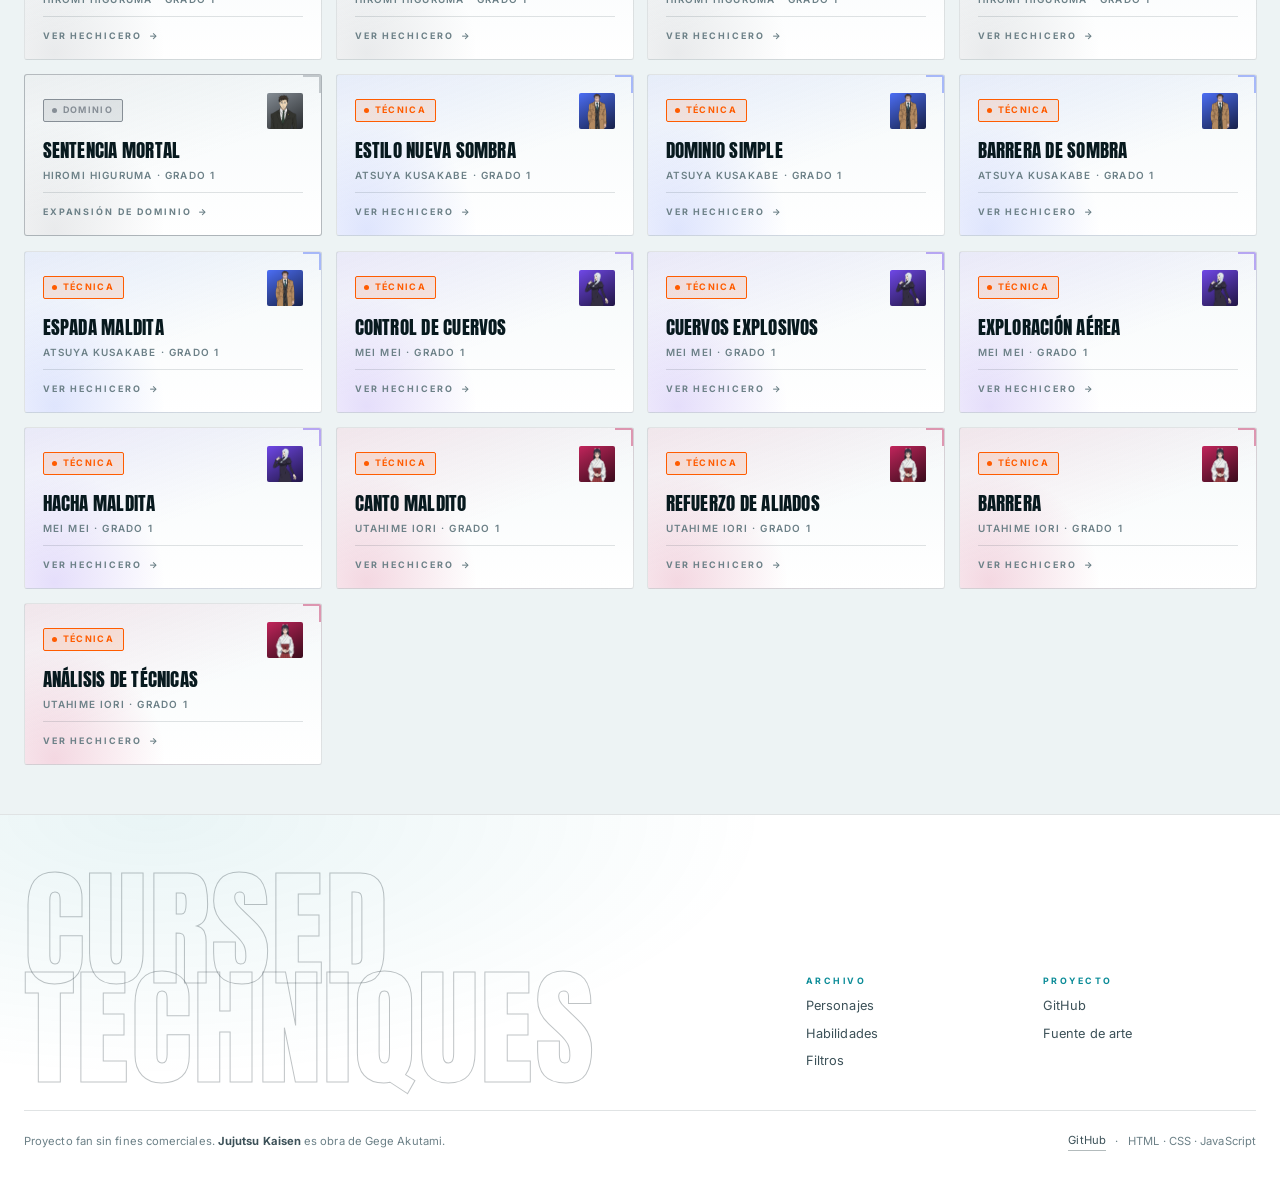
==== commit de6f6761: "feat: rediseno estilo landing de Cursed Clash con animaciones" ====
--- a/habilidades.html
+++ b/habilidades.html
@@ -6,6 +6,9 @@
   <title>Habilidades — Jujutsu Kaisen</title>
   <meta name="description" content="Archivo de técnicas malditas y expansiones de dominio de Jujutsu Kaisen, con filtros por tipo y por hechicero." />
   <link rel="icon" href="data:image/svg+xml,%3Csvg xmlns='http://www.w3.org/2000/svg' viewBox='0 0 100 100'%3E%3Ctext y='.9em' font-size='90'%3E%F0%9F%91%81%EF%B8%8F%3C/text%3E%3C/svg%3E" />
+  <link rel="preconnect" href="https://fonts.googleapis.com" />
+  <link rel="preconnect" href="https://fonts.gstatic.com" crossorigin />
+  <link href="https://fonts.googleapis.com/css2?family=Anton&family=Inter:wght@300;400;500;600;700;800&family=Noto+Serif+JP:wght@700&display=swap" rel="stylesheet" />
   <link rel="stylesheet" href="css/style.css" />
 </head>
 <body>
@@ -15,11 +18,11 @@
 
   <header class="site-header">
     <div class="wrap header-inner">
-      <a class="brand" href="index.html">
+      <a class="brand" href="index.html" aria-label="Jujutsu Kaisen, ir al inicio">
         <span class="brand-mark" aria-hidden="true">呪</span>
         <span class="brand-text">
           <strong>Jujutsu Kaisen</strong>
-          <small>Wiki de hechiceros</small>
+          <small>Fan archive</small>
         </span>
       </a>
 
@@ -29,6 +32,7 @@
       </nav>
 
       <div class="header-actions">
+        <a class="btn-head" href="index.html">Fichas de personajes</a>
         <button class="btn-ghost" id="btn-theme" type="button" aria-label="Cambiar tema" title="Cambiar tema">
           <span id="theme-icon" aria-hidden="true">☾</span>
         </button>
@@ -37,18 +41,82 @@
   </header>
 
   <main id="top">
-    <section class="hero wrap reveal">
-      <p class="hero-kicker">Archivo de jujutsu</p>
-      <h1 class="hero-title">Técnicas <span class="gradient">malditas</span></h1>
-      <p class="hero-copy">
-        Todas las técnicas y expansiones de dominio del archivo, en un solo lugar.
-        Toca una habilidad para volver a la ficha del hechicero que la usa.
+    <section class="hero hero--skills" id="inicio">
+      <div class="hero-art" aria-hidden="true">
+        <img class="hero-art-img" src="assets/personajes/megumi.webp" alt="" />
+        <img class="hero-art-img" src="assets/personajes/nobara.webp" alt="" />
+        <img class="hero-art-img" src="assets/personajes/yuta.webp" alt="" />
+        <img class="hero-art-img" src="assets/personajes/toji.webp" alt="" />
+        <img class="hero-art-img" src="assets/personajes/gojo.webp" alt="" />
+        <img class="hero-art-img" src="assets/personajes/sukuna.webp" alt="" />
+        <img class="hero-art-img" src="assets/personajes/mahito.webp" alt="" />
+        <img class="hero-art-img" src="assets/personajes/yuji.webp" alt="" />
+      </div>
+      <div class="hero-veil" aria-hidden="true"></div>
+      <span class="hero-grid" aria-hidden="true"></span>
+
+      <div class="wrap hero-inner">
+        <p class="hero-kicker">
+          <span class="kicker-dot" aria-hidden="true"></span>
+          Archivo de jujutsu
+        </p>
+
+        <h1 class="hero-title">
+          <span class="line">Técnicas</span>
+          <span class="line accent">malditas</span>
+          <span class="line line-sm">116 técnicas · 9 dominios · 28 hechiceros</span>
+        </h1>
+
+        <p class="hero-copy">
+          Todas las técnicas y expansiones de dominio del archivo, en un solo lugar.
+          Toca una habilidad para volver a la ficha del hechicero que la usa.
+        </p>
+
+        <div class="hero-actions">
+          <a class="btn btn-primary" href="#archivo">Explorar el archivo <span aria-hidden="true">→</span></a>
+          <a class="btn btn-outline" href="index.html">Volver a personajes</a>
+        </div>
+
+        <dl class="hero-stats">
+          <div><dt id="stat-tecnicas">0</dt><dd>Técnicas</dd></div>
+          <div><dt id="stat-dominios">0</dt><dd>Dominios</dd></div>
+          <div><dt id="stat-autores">0</dt><dd>Hechiceros</dd></div>
+        </dl>
+      </div>
+
+      <a class="hero-scroll" href="#archivo" aria-label="Bajar al archivo">
+        <span>Desliza</span>
+        <i aria-hidden="true"></i>
+      </a>
+      <p class="hero-rail" aria-hidden="true">呪術廻戦 — Cursed technique archive — 2026</p>
+    </section>
+
+    <div class="ticker" aria-hidden="true">
+      <div class="ticker-track">
+        <div class="ticker-group">
+          <span>Energía maldita</span><b>✦</b>
+          <span>Expansión de dominio</span><b>✦</b>
+          <span>Técnica inversa</span><b>✦</b>
+          <span>Dominio simple</span><b>✦</b>
+          <span>Técnica máxima</span><b>✦</b>
+        </div>
+        <div class="ticker-group">
+          <span>Energía maldita</span><b>✦</b>
+          <span>Expansión de dominio</span><b>✦</b>
+          <span>Técnica inversa</span><b>✦</b>
+          <span>Dominio simple</span><b>✦</b>
+          <span>Técnica máxima</span><b>✦</b>
+        </div>
+      </div>
+    </div>
+
+    <section class="section-head wrap reveal" id="archivo">
+      <p class="section-kicker"><span>02</span> El archivo</p>
+      <h2 class="display-title">Todas las <em>habilidades</em></h2>
+      <p class="section-sub">
+        Filtra por tipo o por hechicero. Cada tarjeta abre la ficha del personaje
+        y resalta la técnica que estabas consultando.
       </p>
-      <dl class="hero-stats">
-        <div><dt id="stat-tecnicas">0</dt><dd>Técnicas</dd></div>
-        <div><dt id="stat-dominios">0</dt><dd>Dominios</dd></div>
-        <div><dt id="stat-autores">0</dt><dd>Hechiceros</dd></div>
-      </dl>
     </section>
 
     <section class="controls wrap reveal" aria-label="Buscador y filtros">
@@ -88,6 +156,23 @@
   </main>
 
   <footer class="site-footer">
+    <div class="wrap footer-top">
+      <p class="footer-display" aria-hidden="true">Cursed<br />Techniques</p>
+      <div class="footer-cols">
+        <div>
+          <p class="footer-label">Archivo</p>
+          <a href="index.html">Personajes</a>
+          <a href="habilidades.html">Habilidades</a>
+          <a href="#archivo">Filtros</a>
+        </div>
+        <div>
+          <p class="footer-label">Proyecto</p>
+          <a href="https://github.com/valentinahernandezvh8824-del/jujutsu-kaisen" target="_blank" rel="noopener">GitHub</a>
+          <a href="https://jujutsu-kaisen.fandom.com/" target="_blank" rel="noopener">Fuente de arte</a>
+        </div>
+      </div>
+    </div>
+
     <div class="wrap footer-inner">
       <p>Proyecto fan sin fines comerciales. <strong>Jujutsu Kaisen</strong> es obra de Gege Akutami.</p>
       <p class="footer-meta">
--- a/css/style.css
+++ b/css/style.css
@@ -653,7 +653,38 @@
   letter-spacing: 0.16em;
   text-transform: uppercase;
   color: var(--text-dim);
-  margin-bottom: 0.15rem;
+  margin-bottom: 0.3rem;
+}
+
+.card-tech-list {
+  display: flex;
+  flex-wrap: wrap;
+  gap: 0.3rem;
+  margin: 0;
+  padding: 0;
+  list-style: none;
+}
+
+.tech-mini {
+  padding: 0.16rem 0.45rem;
+  border-radius: 7px;
+  border: 1px solid var(--border);
+  background: var(--surface);
+  font-size: 0.7rem;
+  line-height: 1.4;
+  color: var(--text-soft);
+  transition: border-color 0.2s, color 0.2s;
+}
+
+.card:hover .tech-mini {
+  border-color: var(--border-strong);
+  color: var(--text);
+}
+
+.tech-mini.is-domain {
+  border-color: color-mix(in srgb, var(--card-color) 45%, var(--border));
+  background: color-mix(in srgb, var(--card-color) 12%, transparent);
+  color: color-mix(in srgb, var(--card-color) 72%, var(--text));
 }
 
 .card-foot {
@@ -1352,3 +1383,1984 @@
     width: 100%;
   }
 }
+
+/* ============================================================
+   REDISEÑO 2026 — landing de videojuego
+   Inspirado en la página oficial de Jujutsu Kaisen: Cursed Clash:
+   negro cinematográfico, cian eléctrico, tipografía display,
+   arte a sangre y microanimaciones.
+   ============================================================ */
+
+:root {
+  --bg: #05070a;
+  --bg-soft: #080c11;
+  --panel: #0a0f15;
+  --panel-2: #0d141b;
+  --surface: rgba(255, 255, 255, 0.045);
+  --surface-strong: rgba(255, 255, 255, 0.09);
+  --border: rgba(255, 255, 255, 0.1);
+  --border-strong: rgba(255, 255, 255, 0.24);
+  --text: #f2fbfc;
+  --text-soft: #a8bac1;
+  --text-dim: #6d818a;
+  --accent: #31c0cc;
+  --accent-2: #7b2cff;
+  --accent-3: #a6f4fb;
+  --ring: rgba(49, 192, 204, 0.5);
+  --shadow: 0 30px 80px -30px rgba(0, 0, 0, 0.95);
+  --radius: 4px;
+  --radius-sm: 3px;
+  --maxw: 1320px;
+  --ease: cubic-bezier(0.22, 1, 0.36, 1);
+
+  --display: "Anton", "Arial Narrow", "Haettenschweiler", "Segoe UI", sans-serif;
+  --body: "Inter", "Segoe UI", system-ui, -apple-system, sans-serif;
+  --veil: #05070a;
+  --header: rgba(5, 7, 10, 0.84);
+  --title-grad: #ffffff;
+  --hero-filter: saturate(1.04) contrast(1.06) brightness(1.16);
+}
+
+[data-theme="light"] {
+  --bg: #edf3f4;
+  --bg-soft: #ffffff;
+  --panel: #ffffff;
+  --panel-2: #f5f9fa;
+  --surface: rgba(6, 30, 36, 0.045);
+  --surface-strong: rgba(6, 30, 36, 0.08);
+  --border: rgba(6, 30, 36, 0.12);
+  --border-strong: rgba(6, 30, 36, 0.3);
+  --text: #07191e;
+  --text-soft: #3c5158;
+  --text-dim: #6c8087;
+  --accent: #0a8b97;
+  --accent-2: #5a1fd0;
+  --accent-3: #0a6b74;
+  --ring: rgba(10, 139, 151, 0.4);
+  --shadow: 0 26px 60px -30px rgba(4, 30, 36, 0.4);
+  --veil: #edf3f4;
+  --header: rgba(237, 243, 244, 0.88);
+  --title-grad: #07191e;
+  --hero-filter: saturate(0.9) contrast(1.02) brightness(1.06);
+}
+
+/* ---------- Base ---------- */
+
+body {
+  font-family: var(--body);
+  background: var(--bg);
+  letter-spacing: 0.005em;
+  overflow-x: hidden;
+}
+
+body::before {
+  display: none;
+}
+
+body::after {
+  content: "";
+  position: fixed;
+  inset: 0;
+  z-index: 60;
+  pointer-events: none;
+  opacity: 0.05;
+  background-image: url("data:image/svg+xml,%3Csvg xmlns='http://www.w3.org/2000/svg' width='140' height='140'%3E%3Cfilter id='n'%3E%3CfeTurbulence type='fractalNoise' baseFrequency='.9' numOctaves='3'/%3E%3C/filter%3E%3Crect width='140' height='140' filter='url(%23n)'/%3E%3C/svg%3E");
+  mix-blend-mode: overlay;
+}
+
+main {
+  position: relative;
+  z-index: 1;
+}
+
+::selection {
+  background: var(--accent);
+  color: #04171b;
+}
+
+.wrap {
+  width: min(100% - 3rem, var(--maxw));
+}
+
+#personajes,
+#archivo {
+  scroll-margin-top: 100px;
+}
+
+/* Auras: ahora cian y violeta, más discretas */
+.aura {
+  opacity: 0.3;
+  filter: blur(130px);
+}
+
+.aura-1 {
+  background: radial-gradient(circle, var(--accent), transparent 68%);
+}
+
+.aura-2 {
+  background: radial-gradient(circle, var(--accent-2), transparent 70%);
+}
+
+/* ---------- Cabecera fija ---------- */
+
+.site-header {
+  position: fixed;
+  top: 0;
+  left: 0;
+  right: 0;
+  z-index: 50;
+  border-bottom: 1px solid transparent;
+  background: linear-gradient(to bottom, color-mix(in srgb, var(--bg) 82%, transparent), transparent);
+  backdrop-filter: blur(0px);
+  transition: background 0.35s ease, border-color 0.35s ease, backdrop-filter 0.35s ease;
+}
+
+.site-header.is-scrolled {
+  background: var(--header);
+  border-bottom-color: var(--border);
+  backdrop-filter: blur(20px) saturate(140%);
+}
+
+.header-inner {
+  display: flex;
+  align-items: center;
+  justify-content: space-between;
+  gap: 1.4rem;
+  padding-block: 1.05rem;
+  transition: padding 0.35s var(--ease);
+}
+
+.site-header.is-scrolled .header-inner {
+  padding-block: 0.65rem;
+}
+
+.brand {
+  display: flex;
+  align-items: center;
+  gap: 0.7rem;
+  text-decoration: none;
+  flex: 0 0 auto;
+}
+
+.brand-mark {
+  display: grid;
+  place-items: center;
+  width: 42px;
+  height: 42px;
+  border-radius: 2px;
+  font-family: "Noto Serif JP", "Yu Mincho", serif;
+  font-size: 1.35rem;
+  font-weight: 700;
+  color: #04171b;
+  background: var(--accent);
+  box-shadow: 0 0 26px -4px var(--accent);
+  clip-path: polygon(0 0, 100% 0, 100% calc(100% - 12px), calc(100% - 12px) 100%, 0 100%);
+}
+
+.brand-text strong {
+  font-family: var(--display);
+  font-weight: 400;
+  font-size: 1.08rem;
+  letter-spacing: 0.06em;
+  text-transform: uppercase;
+  color: var(--text);
+}
+
+.brand-text small {
+  font-size: 0.58rem;
+  letter-spacing: 0.34em;
+  color: var(--accent);
+}
+
+.site-nav {
+  display: flex;
+  align-items: center;
+  gap: 1.5rem;
+  margin-left: auto;
+}
+
+.nav-link {
+  position: relative;
+  padding: 0.35rem 0;
+  border-radius: 0;
+  font-size: 0.7rem;
+  font-weight: 600;
+  letter-spacing: 0.22em;
+  text-transform: uppercase;
+  color: var(--text-dim);
+  text-decoration: none;
+  transition: color 0.2s;
+}
+
+.nav-link::after {
+  content: "";
+  position: absolute;
+  left: 0;
+  right: 0;
+  bottom: -0.15rem;
+  height: 2px;
+  background: var(--accent);
+  transform: scaleX(0);
+  transform-origin: left;
+  transition: transform 0.35s var(--ease);
+}
+
+.nav-link:hover,
+.nav-link.is-active {
+  color: var(--text);
+}
+
+.nav-link:hover::after,
+.nav-link.is-active::after {
+  transform: scaleX(1);
+}
+
+.nav-link.is-active {
+  font-weight: 600;
+}
+
+.header-actions {
+  display: flex;
+  align-items: center;
+  gap: 0.45rem;
+}
+
+.btn-head {
+  margin-right: 0.4rem;
+  padding-bottom: 0.2rem;
+  border-bottom: 1px solid color-mix(in srgb, var(--accent) 55%, transparent);
+  font-size: 0.68rem;
+  font-weight: 700;
+  letter-spacing: 0.18em;
+  text-transform: uppercase;
+  text-decoration: none;
+  color: var(--text-soft);
+  transition: color 0.2s, border-color 0.2s;
+}
+
+.btn-head:hover {
+  color: var(--accent);
+  border-color: var(--accent);
+}
+
+.btn-ghost {
+  display: inline-flex;
+  align-items: center;
+  gap: 0.4rem;
+  padding: 0.52rem 0.85rem;
+  border-radius: 2px;
+  border: 1px solid var(--border);
+  background: color-mix(in srgb, var(--surface) 70%, transparent);
+  color: var(--text-soft);
+  font: inherit;
+  font-size: 0.66rem;
+  font-weight: 600;
+  letter-spacing: 0.14em;
+  text-transform: uppercase;
+  text-decoration: none;
+  cursor: pointer;
+  transition: color 0.2s, border-color 0.2s, background 0.2s, transform 0.2s var(--ease);
+}
+
+.btn-ghost:hover {
+  color: var(--text);
+  border-color: var(--accent);
+  background: color-mix(in srgb, var(--accent) 12%, transparent);
+  transform: translateY(-1px);
+}
+
+#btn-theme {
+  width: 36px;
+  height: 34px;
+  justify-content: center;
+  padding: 0;
+  font-size: 0.85rem;
+}
+
+/* ---------- Hero cinematográfico ---------- */
+
+.hero {
+  position: relative;
+  display: flex;
+  align-items: flex-end;
+  min-height: min(100svh, 940px);
+  padding: 9.5rem 0 clamp(2rem, 4vw, 3.2rem);
+  overflow: hidden;
+  isolation: isolate;
+}
+
+.hero::after {
+  content: "";
+  position: absolute;
+  inset: auto 0 0;
+  height: 1px;
+  background: linear-gradient(90deg, transparent, color-mix(in srgb, var(--accent) 55%, transparent), transparent);
+}
+
+.hero::before {
+  content: "";
+  position: absolute;
+  inset: auto 0 0;
+  height: 58%;
+  z-index: -1;
+  pointer-events: none;
+  background:
+    radial-gradient(58% 100% at 82% 100%, color-mix(in srgb, var(--accent) 24%, transparent), transparent 70%),
+    linear-gradient(to top, color-mix(in srgb, var(--accent) 7%, transparent), transparent 62%);
+}
+
+.hero-art {
+  position: absolute;
+  inset: 0;
+  z-index: -3;
+  display: grid;
+  grid-template-columns: repeat(8, 1fr);
+  gap: 1px;
+  background:
+    radial-gradient(58% 68% at 78% 24%, color-mix(in srgb, var(--accent) 42%, transparent), transparent 68%),
+    radial-gradient(52% 58% at 18% 74%, color-mix(in srgb, var(--accent-2) 34%, transparent), transparent 70%),
+    linear-gradient(155deg, #0c2027, #06090d 62%);
+  transform: translate3d(var(--px, 0px), calc(var(--py, 0px) + var(--shift, 0px)), 0);
+  will-change: transform;
+}
+
+[data-theme="light"] .hero-art {
+  background:
+    radial-gradient(58% 68% at 78% 24%, color-mix(in srgb, var(--accent) 32%, transparent), transparent 68%),
+    radial-gradient(52% 58% at 18% 74%, color-mix(in srgb, var(--accent-2) 22%, transparent), transparent 70%),
+    linear-gradient(155deg, #d9e9ec, #eef3f4 62%);
+}
+
+.hero-art::before {
+  content: "呪";
+  position: absolute;
+  right: 2%;
+  top: 6%;
+  font-family: "Noto Serif JP", "Yu Mincho", serif;
+  font-size: clamp(10rem, 32vw, 30rem);
+  line-height: 1;
+  color: color-mix(in srgb, var(--text) 5%, transparent);
+  pointer-events: none;
+}
+
+.hero-art-img {
+  width: 100%;
+  height: 100%;
+  object-fit: cover;
+  object-position: 50% 10%;
+  filter: var(--hero-filter);
+  transform: scale(1.04);
+  animation: kenburns 24s ease-in-out infinite alternate;
+}
+
+.hero-art-img:nth-child(even) {
+  object-position: 50% 26%;
+  animation-delay: -6s;
+}
+
+.hero-art-img:nth-child(3n) {
+  object-position: 50% 4%;
+  animation-delay: -12s;
+}
+
+.hero-art-img:nth-child(4n) {
+  animation-delay: -18s;
+}
+
+.hero-art-img:nth-child(1),
+.hero-art-img:nth-child(2) {
+  opacity: 0.5;
+}
+
+@keyframes kenburns {
+  from {
+    transform: scale(1.06) translateY(0);
+  }
+  to {
+    transform: scale(1.16) translateY(-1.6%);
+  }
+}
+
+.hero-veil {
+  position: absolute;
+  inset: 0;
+  z-index: -2;
+  background:
+    radial-gradient(
+      90% 85% at 0% 62%,
+      color-mix(in srgb, var(--veil) 94%, transparent) 0%,
+      color-mix(in srgb, var(--veil) 70%, transparent) 34%,
+      transparent 68%
+    ),
+    linear-gradient(
+      90deg,
+      color-mix(in srgb, var(--veil) 88%, transparent) 0%,
+      color-mix(in srgb, var(--veil) 62%, transparent) 30%,
+      color-mix(in srgb, var(--veil) 4%, transparent) 64%,
+      color-mix(in srgb, var(--veil) 18%, transparent) 100%
+    ),
+    linear-gradient(to top, var(--bg) 0%, transparent 58%),
+    radial-gradient(120% 80% at 72% 12%, color-mix(in srgb, var(--accent) 20%, transparent), transparent 62%);
+}
+
+.hero-grid {
+  position: absolute;
+  inset: 0;
+  z-index: -1;
+  pointer-events: none;
+  background-image: repeating-linear-gradient(
+    90deg,
+    color-mix(in srgb, #ffffff 6%, transparent) 0 1px,
+    transparent 1px 12.5%
+  );
+  mask-image: linear-gradient(to right, transparent 0%, #000 42%, #000 100%);
+  opacity: 0.7;
+}
+
+[data-theme="light"] .hero-grid {
+  background-image: repeating-linear-gradient(
+    90deg,
+    color-mix(in srgb, #000000 7%, transparent) 0 1px,
+    transparent 1px 12.5%
+  );
+}
+
+.hero-inner {
+  position: relative;
+  z-index: 1;
+  padding-bottom: 1.2rem;
+}
+
+.hero-kicker {
+  display: inline-flex;
+  align-items: center;
+  gap: 0.65rem;
+  margin: 0 0 1.1rem;
+  padding: 0.38rem 0.8rem;
+  border: 1px solid color-mix(in srgb, var(--accent) 45%, transparent);
+  border-radius: 2px;
+  background: color-mix(in srgb, var(--accent) 10%, transparent);
+  color: var(--accent);
+  font-size: 0.62rem;
+  font-weight: 700;
+  letter-spacing: 0.3em;
+  text-transform: uppercase;
+  backdrop-filter: blur(6px);
+  animation: heroIn 0.9s var(--ease) both 0.05s;
+}
+
+.kicker-dot {
+  width: 6px;
+  height: 6px;
+  border-radius: 50%;
+  background: var(--accent);
+  box-shadow: 0 0 12px var(--accent);
+  animation: latido 2s ease-in-out infinite;
+}
+
+@keyframes latido {
+  0%, 100% {
+    opacity: 1;
+    transform: scale(1);
+  }
+  50% {
+    opacity: 0.35;
+    transform: scale(0.7);
+  }
+}
+
+.hero-title {
+  margin: 0;
+  font-family: var(--display);
+  font-weight: 400;
+  font-size: clamp(3.1rem, 8.6vw, 7.2rem);
+  line-height: 0.9;
+  letter-spacing: 0.005em;
+  text-transform: uppercase;
+  text-shadow: 0 10px 60px rgba(0, 0, 0, 0.55);
+}
+
+.hero-title .line {
+  display: block;
+  animation: heroIn 1s var(--ease) both;
+}
+
+.hero-title .line:nth-child(1) {
+  animation-delay: 0.12s;
+}
+
+.hero-title .line:nth-child(2) {
+  animation-delay: 0.24s;
+}
+
+.hero-title .line:nth-child(3) {
+  animation-delay: 0.36s;
+}
+
+.hero-title .accent {
+  color: transparent;
+  background: linear-gradient(100deg, var(--title-grad) 0%, var(--accent) 38%, var(--accent-3) 62%, var(--title-grad) 100%);
+  background-size: 220% auto;
+  -webkit-background-clip: text;
+  background-clip: text;
+  animation: brillo 9s linear infinite 0.6s;
+}
+
+.hero-title .line-sm {
+  margin-top: 1.15rem;
+  font-family: var(--body);
+  font-size: clamp(0.62rem, 1.4vw, 0.8rem);
+  font-weight: 600;
+  line-height: 1.4;
+  letter-spacing: 0.34em;
+  text-transform: uppercase;
+  color: var(--text-soft);
+  text-shadow: none;
+}
+
+@keyframes heroIn {
+  from {
+    opacity: 0;
+    transform: translateY(30px);
+    filter: blur(12px);
+  }
+  to {
+    opacity: 1;
+    transform: none;
+    filter: blur(0);
+  }
+}
+
+.hero-copy {
+  max-width: 52ch;
+  margin: 1.4rem 0 0;
+  color: var(--text-soft);
+  font-size: clamp(0.95rem, 1.35vw, 1.08rem);
+  line-height: 1.7;
+  animation: heroIn 0.9s var(--ease) both 0.48s;
+}
+
+.hero-actions {
+  display: flex;
+  flex-wrap: wrap;
+  gap: 0.7rem;
+  margin-top: 1.9rem;
+  animation: heroIn 0.9s var(--ease) both 0.58s;
+}
+
+.btn {
+  display: inline-flex;
+  align-items: center;
+  justify-content: center;
+  gap: 0.65rem;
+  padding: 0.95rem 1.7rem;
+  border: 1px solid transparent;
+  border-radius: 2px;
+  font-family: var(--body);
+  font-size: 0.7rem;
+  font-weight: 800;
+  letter-spacing: 0.2em;
+  text-transform: uppercase;
+  text-decoration: none;
+  cursor: pointer;
+  transition: background 0.25s, color 0.25s, border-color 0.25s, transform 0.25s var(--ease), box-shadow 0.25s;
+}
+
+.btn span {
+  transition: transform 0.25s var(--ease);
+}
+
+.btn:hover span {
+  transform: translateX(5px);
+}
+
+.btn-primary {
+  background: var(--accent);
+  color: #021417;
+  clip-path: polygon(0 0, 100% 0, 100% calc(100% - 11px), calc(100% - 11px) 100%, 0 100%);
+}
+
+.btn-primary:hover {
+  background: #ffffff;
+  color: #04171b;
+  box-shadow: 0 0 40px -6px var(--accent);
+  transform: translateY(-2px);
+}
+
+.btn-outline {
+  border-color: var(--border-strong);
+  background: color-mix(in srgb, var(--surface) 80%, transparent);
+  color: var(--text);
+  backdrop-filter: blur(8px);
+}
+
+.btn-outline:hover {
+  border-color: var(--accent);
+  color: var(--accent);
+  transform: translateY(-2px);
+}
+
+.hero-stats {
+  display: flex;
+  flex-wrap: wrap;
+  gap: 0;
+  max-width: 660px;
+  margin: 2.6rem 0 0;
+  padding: 1.15rem 0 0;
+  border-top: 1px solid color-mix(in srgb, var(--text) 20%, transparent);
+  animation: heroIn 0.9s var(--ease) both 0.68s;
+}
+
+.hero-stats div {
+  flex: 1 1 110px;
+  display: flex;
+  flex-direction: column-reverse;
+  padding: 0 1.3rem;
+  border-left: 1px solid color-mix(in srgb, var(--text) 16%, transparent);
+}
+
+.hero-stats div:first-child {
+  padding-left: 0;
+  border-left: 0;
+}
+
+.hero-stats dt {
+  font-family: var(--display);
+  font-size: clamp(1.7rem, 3.2vw, 2.5rem);
+  font-weight: 400;
+  line-height: 1;
+  letter-spacing: 0.02em;
+  color: var(--text);
+  font-variant-numeric: tabular-nums;
+}
+
+.hero-stats dd {
+  margin: 0 0 0.35rem;
+  font-size: 0.56rem;
+  font-weight: 600;
+  letter-spacing: 0.26em;
+  text-transform: uppercase;
+  color: var(--text-dim);
+}
+
+.hero-scroll {
+  position: absolute;
+  right: max(1.5rem, calc((100vw - var(--maxw)) / 2));
+  bottom: 2rem;
+  z-index: 2;
+  display: flex;
+  flex-direction: column;
+  align-items: center;
+  gap: 0.7rem;
+  text-decoration: none;
+  color: var(--text-dim);
+}
+
+.hero-scroll span {
+  font-size: 0.55rem;
+  font-weight: 700;
+  letter-spacing: 0.34em;
+  text-transform: uppercase;
+  writing-mode: vertical-rl;
+  transition: color 0.2s;
+}
+
+.hero-scroll i {
+  position: relative;
+  display: block;
+  width: 1px;
+  height: 54px;
+  overflow: hidden;
+  background: color-mix(in srgb, var(--text) 20%, transparent);
+}
+
+.hero-scroll i::after {
+  content: "";
+  position: absolute;
+  inset: 0 0 auto;
+  height: 20px;
+  background: var(--accent);
+  animation: cue 1.9s ease-in-out infinite;
+}
+
+.hero-scroll:hover span {
+  color: var(--accent);
+}
+
+@keyframes cue {
+  0% {
+    transform: translateY(-110%);
+  }
+  100% {
+    transform: translateY(380%);
+  }
+}
+
+.hero-rail {
+  position: absolute;
+  left: 0.9rem;
+  top: 52%;
+  z-index: 2;
+  margin: 0;
+  transform: translateY(-50%);
+  writing-mode: vertical-rl;
+  font-size: 0.54rem;
+  font-weight: 600;
+  letter-spacing: 0.42em;
+  text-transform: uppercase;
+  color: color-mix(in srgb, var(--text) 38%, transparent);
+}
+
+.hero--skills {
+  min-height: min(86svh, 780px);
+}
+
+/* ---------- Banda animada ---------- */
+
+.ticker {
+  position: relative;
+  overflow: hidden;
+  border-block: 1px solid rgba(255, 255, 255, 0.14);
+  background: #070b0f;
+  padding-block: 0.85rem;
+}
+
+.ticker::before,
+.ticker::after {
+  content: "";
+  position: absolute;
+  top: 0;
+  bottom: 0;
+  width: 90px;
+  z-index: 1;
+  pointer-events: none;
+}
+
+.ticker::before {
+  left: 0;
+  background: linear-gradient(90deg, #070b0f, transparent);
+}
+
+.ticker::after {
+  right: 0;
+  background: linear-gradient(270deg, #070b0f, transparent);
+}
+
+.ticker-track {
+  display: flex;
+  width: max-content;
+  animation: ticker 34s linear infinite;
+}
+
+.ticker:hover .ticker-track {
+  animation-play-state: paused;
+}
+
+.ticker-group {
+  display: flex;
+  align-items: center;
+  gap: 2.4rem;
+  padding-right: 2.4rem;
+  font-family: var(--display);
+  font-size: 0.98rem;
+  letter-spacing: 0.2em;
+  text-transform: uppercase;
+  color: #eef9fa;
+  white-space: nowrap;
+}
+
+.ticker-group b {
+  color: var(--accent);
+  font-size: 0.72rem;
+  text-shadow: 0 0 14px var(--accent);
+}
+
+@keyframes ticker {
+  to {
+    transform: translateX(-50%);
+  }
+}
+
+/* ---------- Cabeceras de sección ---------- */
+
+.section-head {
+  padding-block: clamp(3.4rem, 7vw, 5.6rem) 1.2rem;
+}
+
+.section-kicker {
+  display: flex;
+  align-items: center;
+  gap: 0.8rem;
+  margin: 0 0 1rem;
+  color: var(--accent);
+  font-size: 0.6rem;
+  font-weight: 700;
+  letter-spacing: 0.34em;
+  text-transform: uppercase;
+}
+
+.section-kicker span {
+  display: grid;
+  place-items: center;
+  width: 30px;
+  height: 30px;
+  border: 1px solid color-mix(in srgb, var(--accent) 55%, transparent);
+  font-family: var(--display);
+  font-size: 0.85rem;
+  letter-spacing: 0.04em;
+}
+
+.display-title {
+  max-width: 20ch;
+  margin: 0;
+  font-family: var(--display);
+  font-weight: 400;
+  font-size: clamp(2.3rem, 5.6vw, 4.5rem);
+  line-height: 0.92;
+  letter-spacing: 0.008em;
+  text-transform: uppercase;
+}
+
+.display-title em {
+  font-style: normal;
+  color: transparent;
+  -webkit-text-stroke: 1.5px var(--accent);
+  paint-order: stroke fill;
+}
+
+.section-sub {
+  max-width: 56ch;
+  margin: 1.2rem 0 0;
+  color: var(--text-soft);
+  font-size: 0.95rem;
+  line-height: 1.7;
+}
+
+/* ---------- Buscador y filtros ---------- */
+
+.controls {
+  display: grid;
+  gap: 1rem;
+  margin-top: 1.2rem;
+  padding: 1.15rem;
+  border: 1px solid var(--border);
+  border-radius: 3px;
+  background: color-mix(in srgb, var(--panel) 88%, transparent);
+  backdrop-filter: blur(12px);
+}
+
+.search-box {
+  display: flex;
+  align-items: center;
+  gap: 0.7rem;
+  padding: 0 0.95rem;
+  border-radius: 2px;
+  border: 1px solid var(--border);
+  background: var(--bg-soft);
+  transition: border-color 0.25s, box-shadow 0.25s, background 0.25s;
+}
+
+.search-box:focus-within {
+  border-color: var(--accent);
+  background: color-mix(in srgb, var(--accent) 5%, var(--bg-soft));
+  box-shadow: 0 0 0 3px color-mix(in srgb, var(--accent) 16%, transparent);
+}
+
+.search-icon {
+  font-size: 1.15rem;
+  color: var(--accent);
+}
+
+.search-box input {
+  padding: 0.95rem 0;
+  color: var(--text);
+  font-size: 0.92rem;
+}
+
+.search-box input::placeholder {
+  color: var(--text-dim);
+  letter-spacing: 0.02em;
+}
+
+.filters {
+  display: flex;
+  flex-wrap: wrap;
+  align-items: center;
+  justify-content: space-between;
+  gap: 0.8rem;
+}
+
+.filter-group {
+  gap: 0.4rem;
+}
+
+.chip {
+  padding: 0.44rem 0.8rem;
+  border-radius: 2px;
+  border: 1px solid var(--border);
+  background: transparent;
+  color: var(--text-dim);
+  font-size: 0.62rem;
+  font-weight: 700;
+  letter-spacing: 0.14em;
+  text-transform: uppercase;
+  transition: color 0.2s, border-color 0.2s, background 0.2s, box-shadow 0.2s;
+}
+
+.chip:hover {
+  color: var(--text);
+  border-color: color-mix(in srgb, var(--accent) 55%, var(--border));
+}
+
+.chip.is-active {
+  color: #02171b;
+  border-color: var(--accent);
+  background: var(--accent);
+  box-shadow: 0 0 24px -6px var(--accent);
+}
+
+[data-theme="light"] .chip.is-active {
+  color: #ffffff;
+}
+
+.results-head {
+  display: flex;
+  align-items: center;
+  justify-content: space-between;
+  gap: 1rem;
+  flex-wrap: wrap;
+  padding-block: 1.8rem 1rem;
+  border-bottom: 1px solid var(--border);
+}
+
+.results-count {
+  margin: 0;
+  font-size: 0.62rem;
+  font-weight: 700;
+  letter-spacing: 0.26em;
+  text-transform: uppercase;
+  color: var(--accent);
+}
+
+.sort {
+  display: inline-flex;
+  align-items: center;
+  gap: 0.5rem;
+  font-size: 0.62rem;
+  font-weight: 600;
+  letter-spacing: 0.18em;
+  text-transform: uppercase;
+  color: var(--text-dim);
+}
+
+.sort select {
+  padding: 0.45rem 0.6rem;
+  border-radius: 2px;
+  border: 1px solid var(--border);
+  background: var(--panel);
+  color: var(--text);
+  font: inherit;
+  font-size: 0.7rem;
+  letter-spacing: 0.04em;
+  text-transform: none;
+  cursor: pointer;
+}
+
+/* ---------- Tarjetas roster ---------- */
+
+.grid {
+  display: grid;
+  grid-template-columns: repeat(auto-fill, minmax(244px, 1fr));
+  gap: 14px;
+  padding-block: 1.8rem 3rem;
+  counter-reset: roster;
+}
+
+.card {
+  position: relative;
+  display: flex;
+  flex-direction: column;
+  border-radius: 3px;
+  border: 1px solid var(--border);
+  background: linear-gradient(180deg, var(--panel-2), var(--panel));
+  color: inherit;
+  font: inherit;
+  text-align: left;
+  cursor: pointer;
+  overflow: hidden;
+  isolation: isolate;
+  transition: transform 0.4s var(--ease), border-color 0.3s, box-shadow 0.4s;
+  animation: rise 0.6s var(--ease) both;
+}
+
+.card::before {
+  counter-increment: roster;
+  content: counter(roster, decimal-leading-zero);
+  position: absolute;
+  top: 0.45rem;
+  left: 0.65rem;
+  z-index: 4;
+  font-family: var(--display);
+  font-size: 0.95rem;
+  letter-spacing: 0.06em;
+  color: rgba(255, 255, 255, 0.9);
+  text-shadow: 0 2px 10px rgba(0, 0, 0, 0.9);
+  pointer-events: none;
+}
+
+.card::after {
+  content: "";
+  position: absolute;
+  right: -30%;
+  top: -30%;
+  width: 75%;
+  aspect-ratio: 1;
+  z-index: -1;
+  background: radial-gradient(circle, var(--card-color), transparent 64%);
+  opacity: 0.16;
+  transition: opacity 0.4s, transform 0.6s var(--ease);
+}
+
+.card:hover,
+.card:focus-within {
+  transform: translateY(-6px);
+  border-color: color-mix(in srgb, var(--card-color) 55%, var(--accent));
+  box-shadow:
+    0 34px 60px -42px var(--card-color),
+    0 0 0 1px color-mix(in srgb, var(--accent) 22%, transparent);
+}
+
+.card:hover::after,
+.card:focus-within::after {
+  opacity: 0.4;
+  transform: scale(1.12);
+}
+
+.card:focus-within {
+  outline: 2px solid var(--accent);
+  outline-offset: 3px;
+}
+
+.card-media {
+  position: relative;
+  aspect-ratio: 5 / 6;
+  overflow: hidden;
+  background:
+    radial-gradient(90% 70% at 50% 4%, color-mix(in srgb, var(--card-color) 34%, transparent), transparent 72%),
+    linear-gradient(180deg, #0d151c, #070a0f);
+}
+
+[data-theme="light"] .card-media {
+  background:
+    radial-gradient(90% 70% at 50% 4%, color-mix(in srgb, var(--card-color) 26%, transparent), transparent 72%),
+    linear-gradient(180deg, #f7fbfc, #e9f1f3);
+}
+
+.card-media::before {
+  content: "";
+  position: absolute;
+  inset: 0;
+  z-index: 2;
+  background: linear-gradient(105deg, transparent 34%, rgba(255, 255, 255, 0.32) 50%, transparent 66%);
+  transform: translateX(-135%);
+  transition: transform 0.85s var(--ease);
+  pointer-events: none;
+}
+
+.card:hover .card-media::before,
+.card:focus-within .card-media::before {
+  transform: translateX(135%);
+}
+
+.card-media::after {
+  content: "";
+  position: absolute;
+  inset: 0;
+  z-index: 1;
+  pointer-events: none;
+  background:
+    linear-gradient(to top, var(--panel) 0%, color-mix(in srgb, var(--panel) 45%, transparent) 24%, transparent 55%),
+    linear-gradient(to bottom, rgba(0, 0, 0, 0.45), transparent 40%),
+    linear-gradient(90deg, color-mix(in srgb, var(--card-color) 18%, transparent), transparent 55%);
+}
+
+.card-art {
+  width: 100%;
+  height: 100%;
+  object-fit: cover;
+  object-position: 50% 14%;
+  transition: transform 0.7s var(--ease), filter 0.5s;
+}
+
+.card:hover .card-art,
+.card:focus-within .card-art {
+  transform: scale(1.07);
+  filter: saturate(1.08) contrast(1.04);
+}
+
+.card-media .badge {
+  position: absolute;
+  top: 0.7rem;
+  right: 0.7rem;
+  z-index: 3;
+  border-radius: 2px;
+  background: rgba(4, 8, 12, 0.62);
+  backdrop-filter: blur(10px);
+}
+
+.badge {
+  display: inline-flex;
+  align-items: center;
+  gap: 0.35rem;
+  padding: 0.22rem 0.55rem;
+  border-radius: 2px;
+  border: 1px solid currentColor;
+  font-size: 0.56rem;
+  font-weight: 700;
+  letter-spacing: 0.14em;
+  text-transform: uppercase;
+  white-space: nowrap;
+  color: var(--badge-color, var(--accent));
+  background: color-mix(in srgb, var(--badge-color, var(--accent)) 12%, transparent);
+}
+
+.badge::before {
+  content: "";
+  width: 5px;
+  height: 5px;
+  border-radius: 50%;
+  background: currentColor;
+}
+
+.card-emblem {
+  position: absolute;
+  left: 0.7rem;
+  bottom: 0.7rem;
+  z-index: 3;
+  display: grid;
+  place-items: center;
+  width: 38px;
+  height: 38px;
+  border-radius: 2px;
+  border: 1px solid rgba(255, 255, 255, 0.24);
+  font-family: "Noto Serif JP", "Yu Mincho", serif;
+  font-size: 1.05rem;
+  font-weight: 700;
+  color: #fff;
+  background: linear-gradient(150deg, var(--card-color), color-mix(in srgb, var(--card-color) 30%, #000));
+  box-shadow: 0 0 22px -6px var(--card-color);
+  clip-path: polygon(0 0, 100% 0, 100% calc(100% - 9px), calc(100% - 9px) 100%, 0 100%);
+}
+
+.card-body {
+  display: flex;
+  flex-direction: column;
+  gap: 0.45rem;
+  flex: 1;
+  padding: 0.85rem 0.95rem 0.9rem;
+}
+
+.card-name {
+  margin: 0;
+  font-family: var(--display);
+  font-weight: 400;
+  font-size: 1.34rem;
+  line-height: 1.02;
+  letter-spacing: 0.012em;
+  text-transform: uppercase;
+  color: var(--text);
+}
+
+.card-epithet {
+  margin: 0;
+  font-size: 0.64rem;
+  font-weight: 600;
+  letter-spacing: 0.14em;
+  text-transform: uppercase;
+  color: var(--accent);
+}
+
+.card-tech {
+  margin: 0.15rem 0 0;
+  padding-top: 0.7rem;
+  border-top: 1px solid var(--border);
+  font-size: 0.82rem;
+  color: var(--text-soft);
+}
+
+.card-tech > span {
+  display: block;
+  margin-bottom: 0.4rem;
+  font-size: 0.54rem;
+  font-weight: 700;
+  letter-spacing: 0.26em;
+  text-transform: uppercase;
+  color: var(--text-dim);
+}
+
+.card-tech-list {
+  display: flex;
+  flex-wrap: wrap;
+  gap: 0.28rem;
+  margin: 0;
+  padding: 0;
+  list-style: none;
+}
+
+.tech-mini {
+  padding: 0.16rem 0.42rem;
+  border-radius: 2px;
+  border: 1px solid var(--border);
+  background: color-mix(in srgb, var(--surface) 80%, transparent);
+  font-size: 0.64rem;
+  line-height: 1.5;
+  color: var(--text-soft);
+  transition: border-color 0.2s, color 0.2s, background 0.2s;
+}
+
+.card:hover .tech-mini {
+  border-color: color-mix(in srgb, var(--card-color) 40%, var(--border));
+  color: var(--text);
+}
+
+.tech-mini.is-domain {
+  border-color: color-mix(in srgb, var(--card-color) 55%, var(--border));
+  background: color-mix(in srgb, var(--card-color) 16%, transparent);
+  color: color-mix(in srgb, var(--card-color) 78%, #ffffff);
+}
+
+.card-foot {
+  display: flex;
+  align-items: center;
+  justify-content: space-between;
+  gap: 0.6rem;
+  margin-top: auto;
+  padding-top: 0.7rem;
+  border-top: 1px solid var(--border);
+  font-size: 0.55rem;
+  font-weight: 600;
+  letter-spacing: 0.14em;
+  text-transform: uppercase;
+  color: var(--text-dim);
+}
+
+.card-power {
+  display: inline-flex;
+  align-items: center;
+  gap: 0.3rem;
+  font-size: 0.62rem;
+  font-weight: 800;
+  letter-spacing: 0.08em;
+  color: var(--accent);
+}
+
+.card-open {
+  position: absolute;
+  inset: 0;
+  z-index: 5;
+  border: 0;
+  border-radius: inherit;
+  background: transparent;
+  cursor: pointer;
+}
+
+.card-open:focus-visible {
+  outline: none;
+}
+
+.empty {
+  padding: 4rem 1rem 5rem;
+  text-align: center;
+  color: var(--text-soft);
+}
+
+.empty span {
+  display: block;
+  font-size: 1.8rem;
+  margin-bottom: 0.6rem;
+  filter: grayscale(0.4);
+}
+
+/* ---------- Ficha modal ---------- */
+
+.modal-backdrop {
+  background: rgba(2, 4, 6, 0.82);
+  backdrop-filter: blur(10px) saturate(120%);
+}
+
+.modal-card {
+  width: min(100%, 760px);
+  border-radius: 3px;
+  border: 1px solid color-mix(in srgb, var(--accent) 28%, var(--border));
+  background: var(--panel);
+  box-shadow:
+    0 50px 120px -40px #000,
+    0 0 80px -50px var(--modal-color);
+  scrollbar-color: var(--accent) transparent;
+}
+
+.modal-close {
+  top: 0.9rem;
+  right: 0.9rem;
+  width: 38px;
+  height: 38px;
+  border-radius: 2px;
+  border: 1px solid var(--border-strong);
+  background: rgba(4, 8, 12, 0.6);
+  backdrop-filter: blur(8px);
+}
+
+.modal-close:hover {
+  background: var(--accent);
+  color: #04171b;
+}
+
+.modal-hero {
+  aspect-ratio: 16 / 9;
+  background:
+    radial-gradient(75% 85% at 50% 0%, color-mix(in srgb, var(--modal-color) 38%, transparent), transparent 72%),
+    linear-gradient(160deg, #0c151b, #070a0f);
+}
+
+.modal-hero::after {
+  background: linear-gradient(to top, var(--panel) 1%, transparent 62%);
+}
+
+.modal-head {
+  padding: 0 1.7rem;
+  margin-top: -1.9rem;
+}
+
+.modal-head h2 {
+  margin: 0.6rem 0 0.2rem;
+  font-family: var(--display);
+  font-weight: 400;
+  font-size: clamp(1.9rem, 4.4vw, 2.8rem);
+  line-height: 0.98;
+  letter-spacing: 0.01em;
+  text-transform: uppercase;
+}
+
+.modal-epithet {
+  color: var(--accent);
+  font-size: 0.66rem;
+  font-weight: 600;
+  letter-spacing: 0.16em;
+  text-transform: uppercase;
+}
+
+.modal-meta {
+  margin-top: 0.5rem;
+  font-size: 0.62rem;
+  letter-spacing: 0.16em;
+}
+
+.modal-body {
+  padding: 1.5rem 1.7rem 2rem;
+}
+
+.modal-desc {
+  color: var(--text-soft);
+  font-size: 0.94rem;
+  line-height: 1.75;
+}
+
+.section-title {
+  display: flex;
+  align-items: center;
+  gap: 0.7rem;
+  margin: 1.6rem 0 0.8rem;
+  font-size: 0.6rem;
+  font-weight: 700;
+  letter-spacing: 0.3em;
+  text-transform: uppercase;
+  color: var(--accent);
+}
+
+.section-title::after {
+  content: "";
+  flex: 1;
+  height: 1px;
+  background: linear-gradient(90deg, color-mix(in srgb, var(--accent) 45%, transparent), transparent);
+}
+
+.tech-list li {
+  border-radius: 2px;
+  border: 1px solid var(--border);
+  background: color-mix(in srgb, var(--surface) 70%, transparent);
+  color: var(--text-soft);
+}
+
+.tech-list li:hover {
+  border-color: color-mix(in srgb, var(--modal-color) 70%, var(--border));
+  background: color-mix(in srgb, var(--modal-color) 14%, transparent);
+  transform: translateY(-2px);
+}
+
+.tech-link {
+  padding: 0.38rem 0.72rem;
+  font-size: 0.76rem;
+}
+
+.tech-all-link {
+  color: var(--accent);
+  font-weight: 700;
+}
+
+.domain-box {
+  border-left: 2px solid var(--accent);
+  border-radius: 0;
+  background: color-mix(in srgb, var(--accent) 9%, transparent);
+  color: var(--text);
+}
+
+.stats {
+  gap: 0.7rem;
+}
+
+.stat-row {
+  grid-template-columns: 5.4rem 1fr 2.2rem;
+  font-size: 0.72rem;
+  font-weight: 600;
+  letter-spacing: 0.12em;
+  text-transform: uppercase;
+  color: var(--text-dim);
+}
+
+.stat-bar {
+  height: 6px;
+  border-radius: 1px;
+  background: color-mix(in srgb, var(--text) 10%, transparent);
+}
+
+.stat-bar i {
+  border-radius: 1px;
+  background: linear-gradient(90deg, var(--modal-color), var(--accent));
+}
+
+.stat-value {
+  font-family: var(--display);
+  font-size: 0.9rem;
+  letter-spacing: 0.04em;
+  color: var(--text-soft);
+}
+
+/* ---------- Página de habilidades ---------- */
+
+.tech-grid {
+  grid-template-columns: repeat(auto-fill, minmax(240px, 1fr));
+}
+
+.tech-card {
+  position: relative;
+  display: flex;
+  flex-direction: column;
+  gap: 0.5rem;
+  padding: 1.1rem 1.1rem 1rem;
+  border-radius: 3px;
+  border: 1px solid var(--border);
+  background:
+    linear-gradient(160deg, color-mix(in srgb, var(--tech-color) 9%, transparent), transparent 55%),
+    linear-gradient(180deg, var(--panel-2), var(--panel));
+  color: inherit;
+  text-decoration: none;
+  overflow: hidden;
+  isolation: isolate;
+  transition: transform 0.35s var(--ease), border-color 0.3s, box-shadow 0.35s;
+  animation: rise 0.55s var(--ease) both;
+}
+
+.tech-card::before {
+  content: "";
+  position: absolute;
+  left: -30%;
+  bottom: -70%;
+  width: 80%;
+  aspect-ratio: 1;
+  z-index: -1;
+  border-radius: 50%;
+  background: radial-gradient(circle, var(--tech-color), transparent 66%);
+  opacity: 0.18;
+  transition: opacity 0.3s, transform 0.5s var(--ease);
+}
+
+.tech-card::after {
+  content: "";
+  position: absolute;
+  top: 0;
+  right: 0;
+  width: 18px;
+  height: 18px;
+  border-top: 2px solid var(--tech-color);
+  border-right: 2px solid var(--tech-color);
+  opacity: 0.45;
+  transition: opacity 0.3s, width 0.3s var(--ease), height 0.3s var(--ease);
+}
+
+.tech-card:hover {
+  transform: translateY(-5px);
+  border-color: color-mix(in srgb, var(--tech-color) 62%, var(--border));
+  box-shadow: 0 30px 55px -40px var(--tech-color);
+}
+
+.tech-card:hover::before {
+  opacity: 0.34;
+  transform: scale(1.12);
+}
+
+.tech-card:hover::after {
+  width: 28px;
+  height: 28px;
+  opacity: 1;
+}
+
+.tech-card.is-domain {
+  border-color: color-mix(in srgb, var(--tech-color) 48%, var(--border));
+}
+
+.tech-avatar {
+  border-radius: 2px;
+  width: 36px;
+  height: 36px;
+}
+
+.tech-name {
+  margin: 0.2rem 0 0;
+  font-family: var(--display);
+  font-weight: 400;
+  font-size: 1.18rem;
+  line-height: 1.08;
+  letter-spacing: 0.012em;
+  text-transform: uppercase;
+}
+
+.tech-owner {
+  font-size: 0.62rem;
+  font-weight: 600;
+  letter-spacing: 0.12em;
+  text-transform: uppercase;
+  color: var(--text-dim);
+}
+
+.tech-cta {
+  margin-top: auto;
+  padding-top: 0.75rem;
+  border-top: 1px solid var(--border);
+  font-size: 0.56rem;
+  font-weight: 700;
+  letter-spacing: 0.22em;
+  color: var(--text-dim);
+}
+
+.tech-card:hover .tech-cta {
+  color: var(--accent);
+}
+
+.tech-card.is-target {
+  animation: pulso 1.1s ease 2;
+}
+
+/* ---------- Pie ---------- */
+
+.site-footer {
+  margin-top: 0;
+  border-top: 1px solid var(--border);
+  background:
+    radial-gradient(80% 120% at 12% 0%, color-mix(in srgb, var(--accent) 9%, transparent), transparent 60%),
+    var(--bg-soft);
+}
+
+.footer-top {
+  display: grid;
+  grid-template-columns: minmax(0, 1.25fr) minmax(0, 0.75fr);
+  gap: 2rem;
+  align-items: end;
+  padding-block: clamp(2.4rem, 5vw, 4rem) 2rem;
+}
+
+.footer-display {
+  margin: 0;
+  font-family: var(--display);
+  font-weight: 400;
+  font-size: clamp(3.4rem, 10vw, 8rem);
+  line-height: 0.78;
+  letter-spacing: 0.01em;
+  text-transform: uppercase;
+  color: transparent;
+  -webkit-text-stroke: 1px color-mix(in srgb, var(--text) 24%, transparent);
+  user-select: none;
+}
+
+[data-theme="light"] .footer-display {
+  -webkit-text-stroke-color: color-mix(in srgb, var(--text) 26%, transparent);
+}
+
+.footer-cols {
+  display: grid;
+  grid-template-columns: repeat(2, minmax(0, 1fr));
+  gap: 1.5rem;
+  padding-bottom: 0.4rem;
+}
+
+.footer-cols a {
+  display: block;
+  margin-top: 0.45rem;
+  font-size: 0.8rem;
+  color: var(--text-soft);
+  text-decoration: none;
+  transition: color 0.2s, transform 0.2s var(--ease);
+}
+
+.footer-cols a:hover {
+  color: var(--accent);
+  transform: translateX(3px);
+}
+
+.footer-label {
+  margin: 0 0 0.5rem;
+  font-size: 0.55rem;
+  font-weight: 700;
+  letter-spacing: 0.28em;
+  text-transform: uppercase;
+  color: var(--accent);
+}
+
+.footer-inner {
+  padding-block: 1.3rem 1.7rem;
+  border-top: 1px solid var(--border);
+  font-size: 0.7rem;
+}
+
+.footer-inner strong {
+  color: var(--text-soft);
+}
+
+.footer-meta a:hover {
+  color: var(--accent);
+}
+
+/* ---------- Cursor spotlight ---------- */
+
+.cursor-glow {
+  position: fixed;
+  top: 0;
+  left: 0;
+  width: 560px;
+  height: 560px;
+  margin: -280px 0 0 -280px;
+  z-index: 0;
+  border-radius: 50%;
+  pointer-events: none;
+  background: radial-gradient(circle, color-mix(in srgb, var(--accent) 16%, transparent), transparent 62%);
+  opacity: 0.85;
+  will-change: transform;
+}
+
+[data-theme="light"] .cursor-glow {
+  background: radial-gradient(circle, color-mix(in srgb, var(--accent) 10%, transparent), transparent 62%);
+}
+
+/* ---------- Aparición al hacer scroll ---------- */
+
+.reveal {
+  opacity: 0;
+  transform: translateY(30px);
+  filter: blur(8px);
+  transition: opacity 0.85s var(--ease), transform 0.85s var(--ease), filter 0.85s var(--ease);
+}
+
+.reveal.is-visible {
+  opacity: 1;
+  transform: none;
+  filter: none;
+}
+
+/* ---------- Animación base de tarjetas ---------- */
+
+@keyframes rise {
+  from {
+    opacity: 0;
+    transform: translateY(26px) scale(0.975);
+    filter: blur(6px);
+  }
+  to {
+    opacity: 1;
+    transform: none;
+    filter: blur(0);
+  }
+}
+
+/* ---------- Responsive ---------- */
+
+@media (max-width: 1080px) {
+  .hero-rail {
+    display: none;
+  }
+
+  .btn-head {
+    display: none;
+  }
+
+  .hero-scroll {
+    right: 1.2rem;
+  }
+}
+
+@media (max-width: 860px) {
+  .wrap {
+    width: min(100% - 2rem, var(--maxw));
+  }
+
+  .brand-text small {
+    display: none;
+  }
+
+  .site-nav {
+    gap: 1rem;
+  }
+
+  .nav-link {
+    font-size: 0.62rem;
+    letter-spacing: 0.16em;
+  }
+
+  .hero {
+    min-height: 88svh;
+    padding-top: 8.5rem;
+  }
+
+  .hero-title {
+    font-size: clamp(2.8rem, 10.5vw, 5rem);
+  }
+
+  .hero-copy {
+    max-width: 44ch;
+  }
+
+  .hero-scroll {
+    display: none;
+  }
+
+  .footer-top {
+    grid-template-columns: 1fr;
+    gap: 1.6rem;
+  }
+
+  .footer-display {
+    font-size: clamp(3rem, 16vw, 6rem);
+  }
+}
+
+@media (max-width: 700px) {
+  .hero-art {
+    grid-template-columns: repeat(8, 1fr);
+    gap: 1px;
+  }
+
+  .hero-art-img {
+    object-position: 50% 8%;
+  }
+
+  .hero-veil {
+    background:
+      linear-gradient(
+        180deg,
+        color-mix(in srgb, var(--veil) 55%, transparent) 0%,
+        color-mix(in srgb, var(--veil) 88%, transparent) 55%,
+        var(--bg) 100%
+      ),
+      radial-gradient(100% 70% at 50% 0%, color-mix(in srgb, var(--accent) 18%, transparent), transparent 62%);
+  }
+
+  .hero {
+    align-items: flex-end;
+    min-height: 90svh;
+  }
+
+  .hero-title .line-sm {
+    letter-spacing: 0.22em;
+  }
+
+  .hero-stats div {
+    padding: 0 0.9rem;
+  }
+
+  .controls {
+    padding: 0.9rem;
+  }
+
+  .results-head {
+    align-items: flex-start;
+  }
+
+  .grid,
+  .tech-grid {
+    grid-template-columns: repeat(auto-fill, minmax(180px, 1fr));
+    gap: 10px;
+  }
+
+  .card-name {
+    font-size: 1.15rem;
+  }
+
+  .card-media {
+    aspect-ratio: 5 / 5.6;
+  }
+
+  .modal-head,
+  .modal-body {
+    padding-inline: 1.2rem;
+  }
+
+  .footer-cols {
+    gap: 1rem;
+  }
+}
+
+@media (max-width: 520px) {
+  .header-inner {
+    flex-wrap: nowrap;
+    gap: 0.6rem;
+    padding-block: 0.7rem;
+  }
+
+  .brand-text {
+    display: none;
+  }
+
+  .brand-mark {
+    width: 38px;
+    height: 38px;
+  }
+
+  .site-nav {
+    order: 0;
+    margin-left: 0;
+    gap: 0.9rem;
+  }
+
+  .header-actions {
+    margin-left: auto;
+  }
+
+  .header-actions .btn-ghost {
+    padding: 0.45rem 0.55rem;
+  }
+
+  #btn-random {
+    width: 34px;
+    height: 34px;
+    justify-content: center;
+    padding: 0;
+    font-size: 0;
+  }
+
+  #btn-random span {
+    display: inline;
+    font-size: 0.85rem;
+  }
+
+  .hero {
+    min-height: 86svh;
+    padding-top: 7.5rem;
+  }
+
+  .hero-kicker {
+    letter-spacing: 0.2em;
+  }
+
+  .hero-title {
+    font-size: clamp(2.5rem, 12vw, 3.6rem);
+  }
+
+  .hero-actions {
+    flex-direction: column;
+    align-items: stretch;
+  }
+
+  .btn {
+    width: 100%;
+    padding: 0.85rem 1.2rem;
+  }
+
+  .hero-stats {
+    gap: 0.9rem 0;
+  }
+
+  .hero-stats div {
+    flex: 1 1 30%;
+    padding: 0 0.6rem;
+  }
+
+  .hero-stats dt {
+    font-size: 1.5rem;
+  }
+
+  .hero-stats dd {
+    font-size: 0.48rem;
+    letter-spacing: 0.16em;
+  }
+
+  .ticker-group {
+    font-size: 0.82rem;
+    gap: 1.6rem;
+    padding-right: 1.6rem;
+  }
+
+  .section-head {
+    padding-top: 2.6rem;
+  }
+
+  .grid,
+  .tech-grid {
+    grid-template-columns: 1fr;
+  }
+
+  .card-media {
+    aspect-ratio: 5 / 5;
+  }
+
+  .modal {
+    padding: 0.6rem;
+  }
+
+  .modal-hero {
+    aspect-ratio: 16 / 10;
+  }
+
+  .modal-head {
+    margin-top: -1.2rem;
+  }
+
+  .footer-inner {
+    flex-direction: column;
+    align-items: flex-start;
+  }
+}
+
+/* ---------- Movimiento reducido ---------- */
+
+@media (prefers-reduced-motion: reduce) {
+  .hero-art-img,
+  .ticker-track,
+  .kicker-dot,
+  .hero-scroll i::after,
+  .hero-title .accent {
+    animation: none !important;
+  }
+
+  .hero-art {
+    transform: none !important;
+  }
+
+  .cursor-glow {
+    display: none;
+  }
+
+  .reveal {
+    opacity: 1;
+    transform: none;
+    filter: none;
+  }
+}
+
